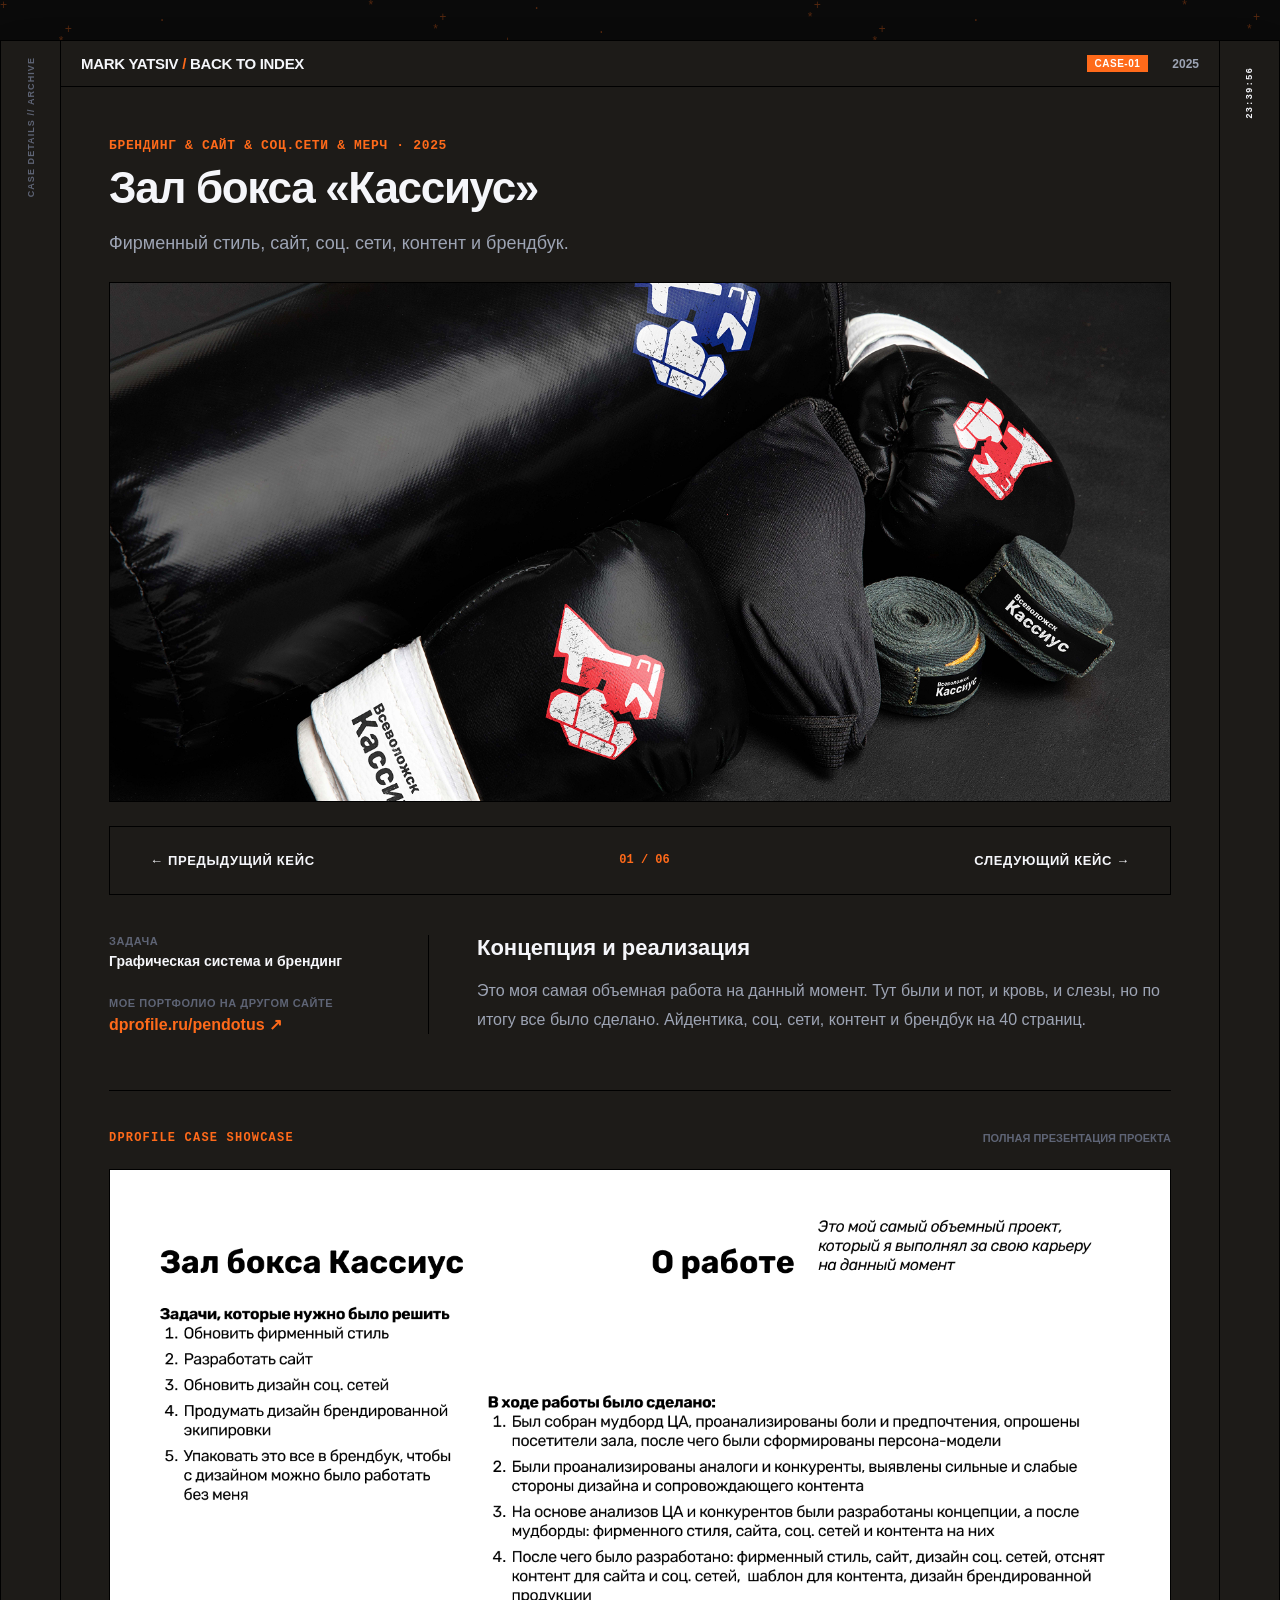
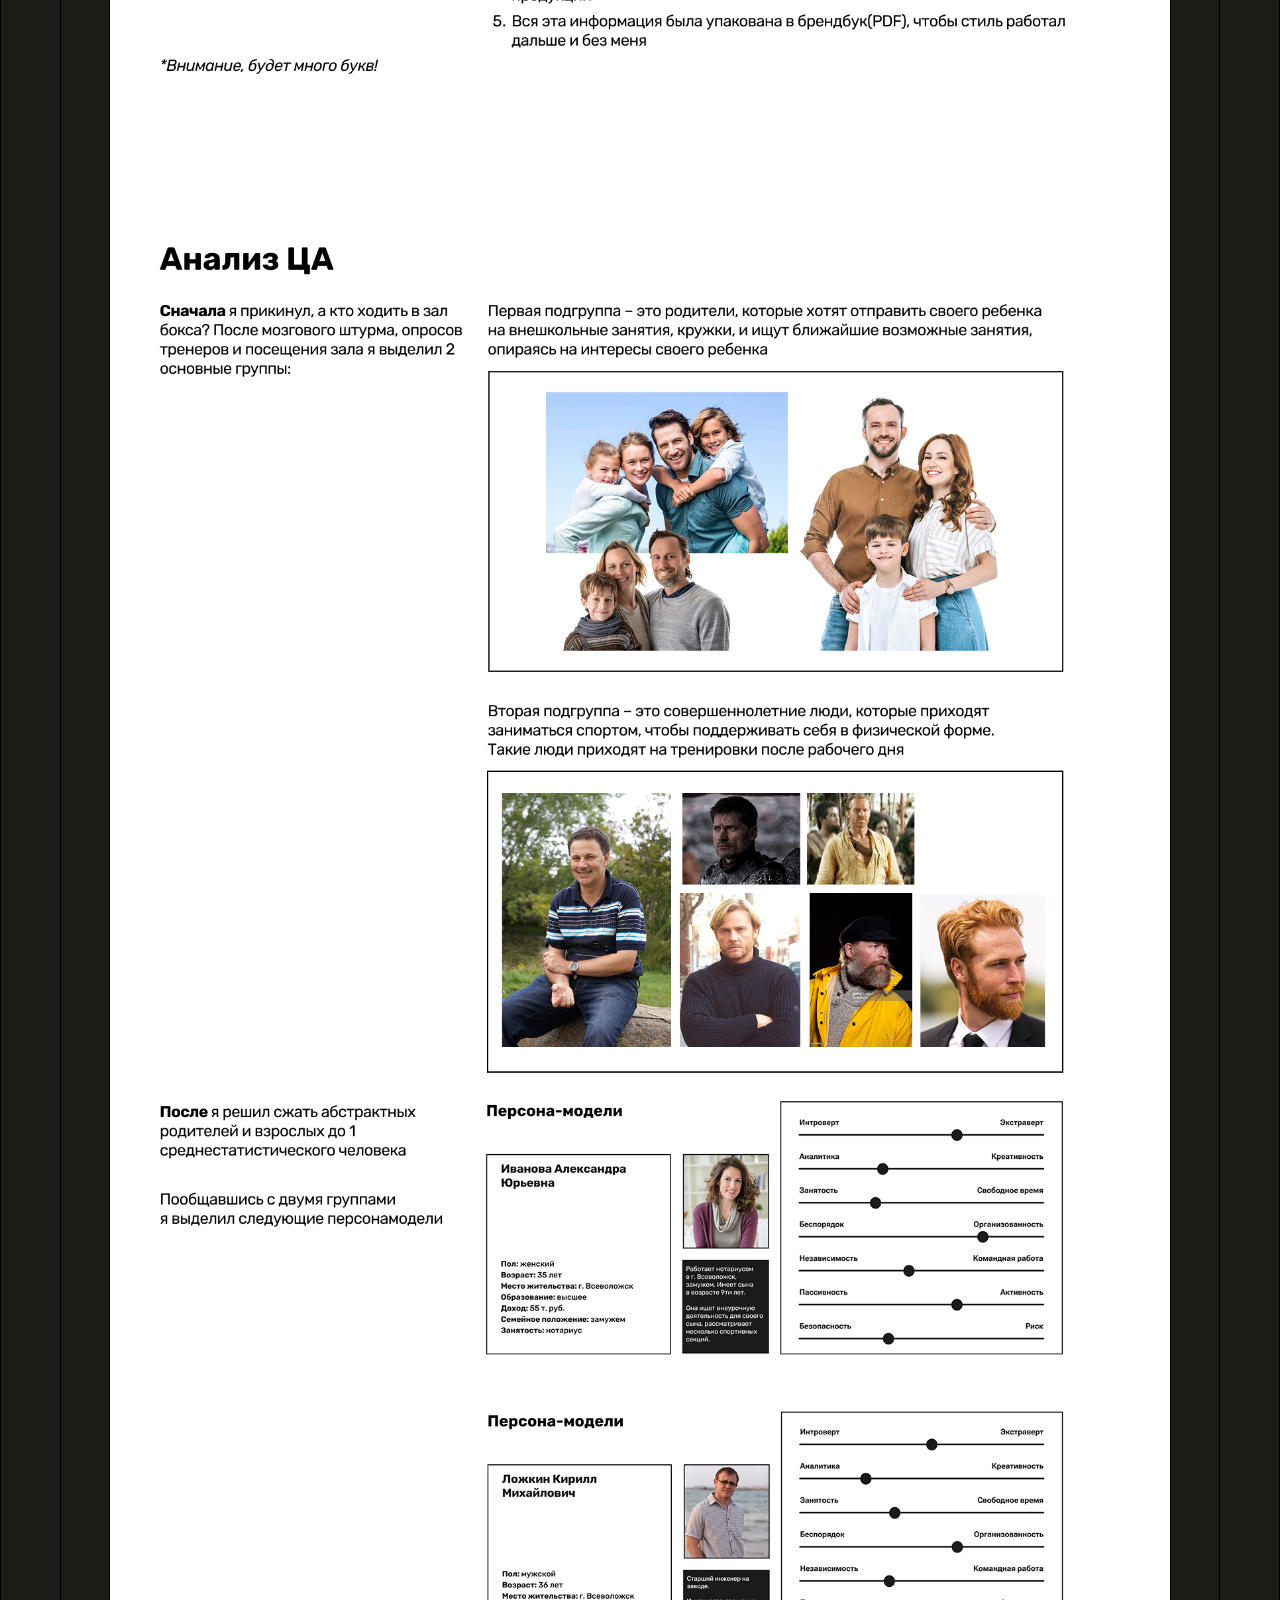
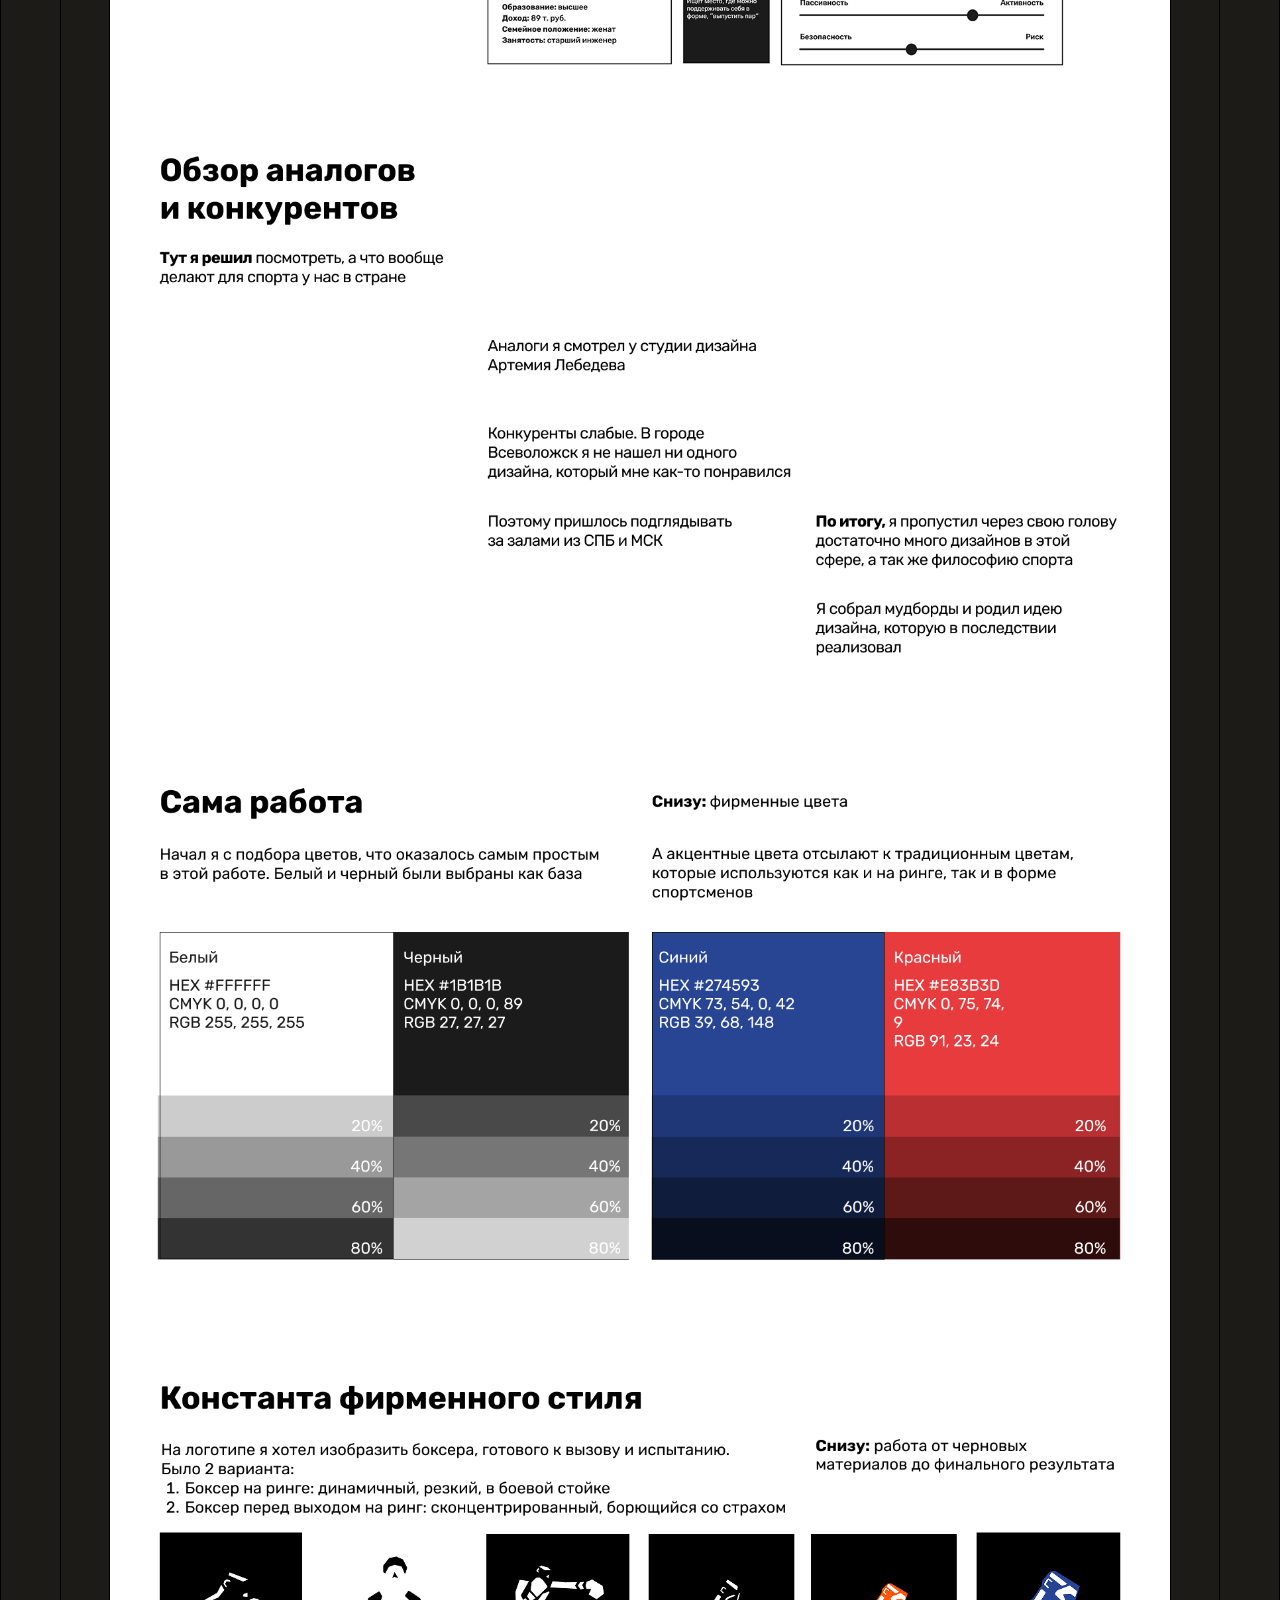
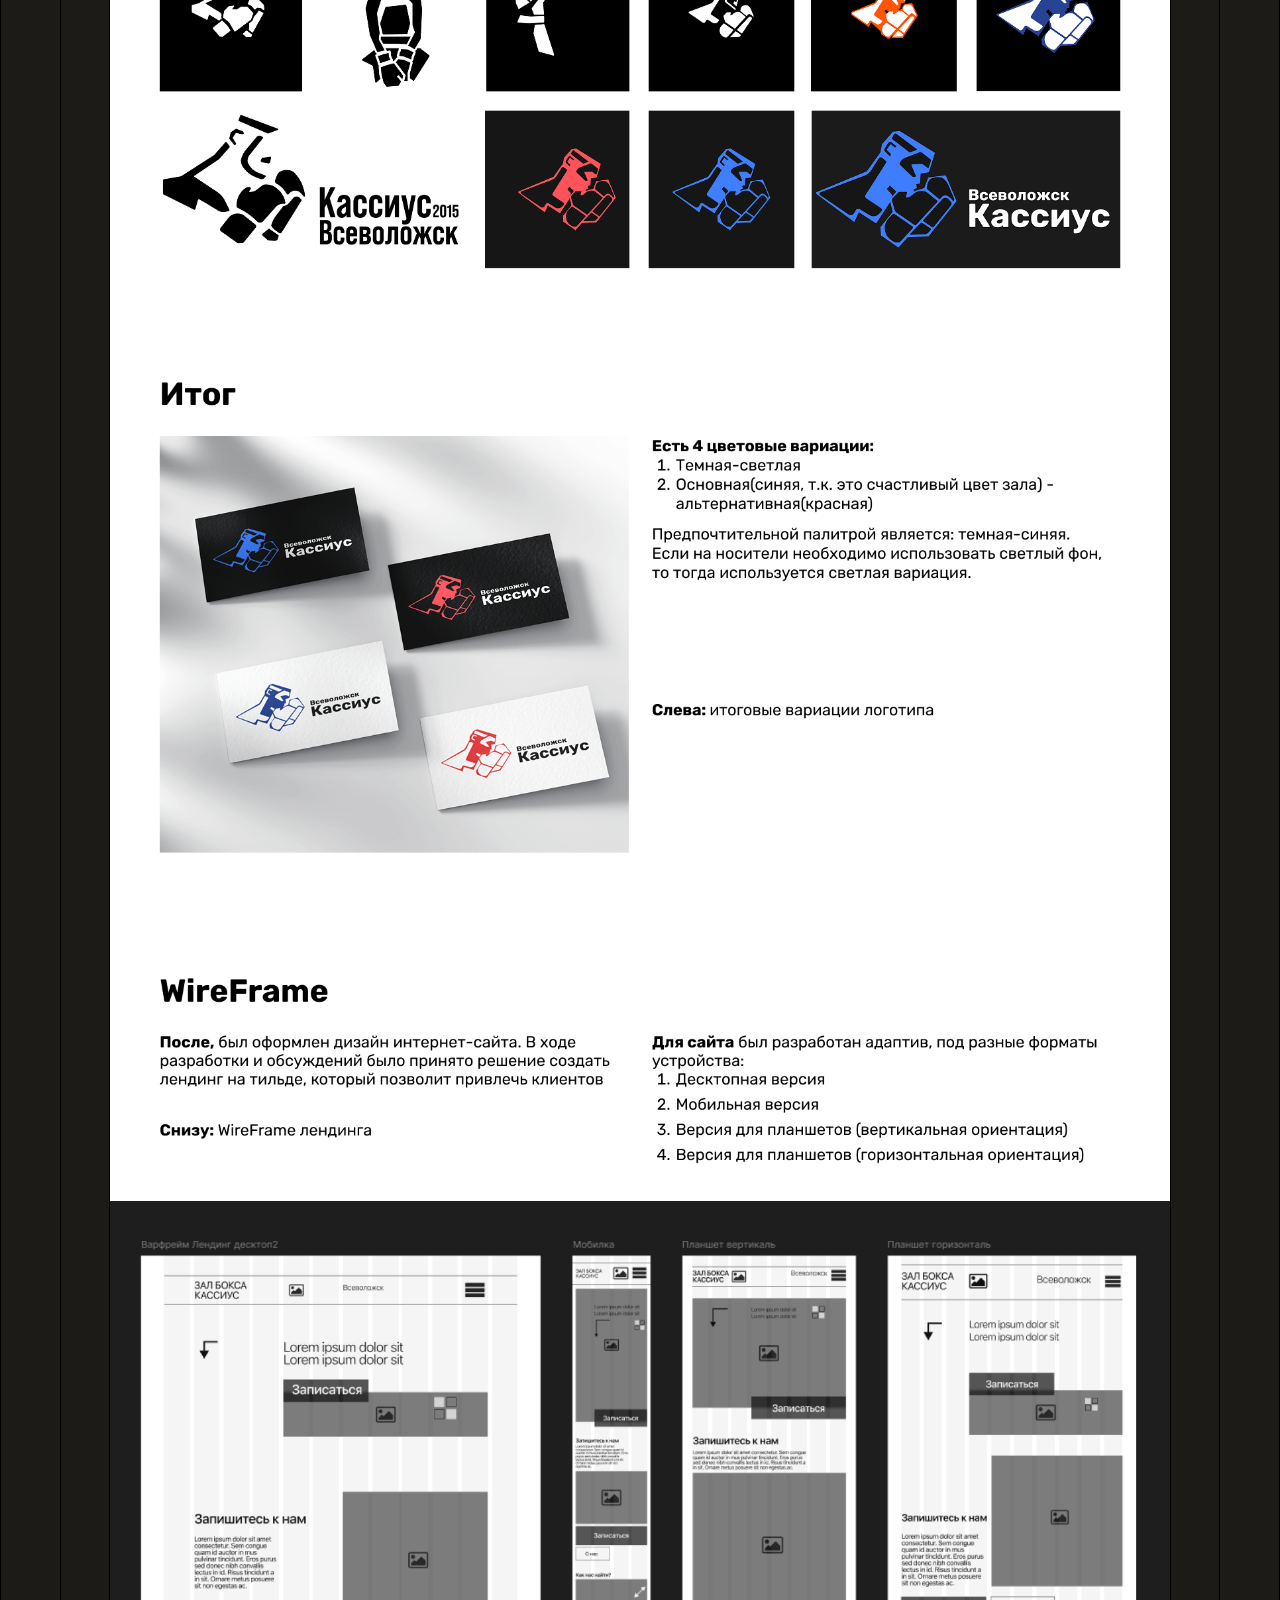
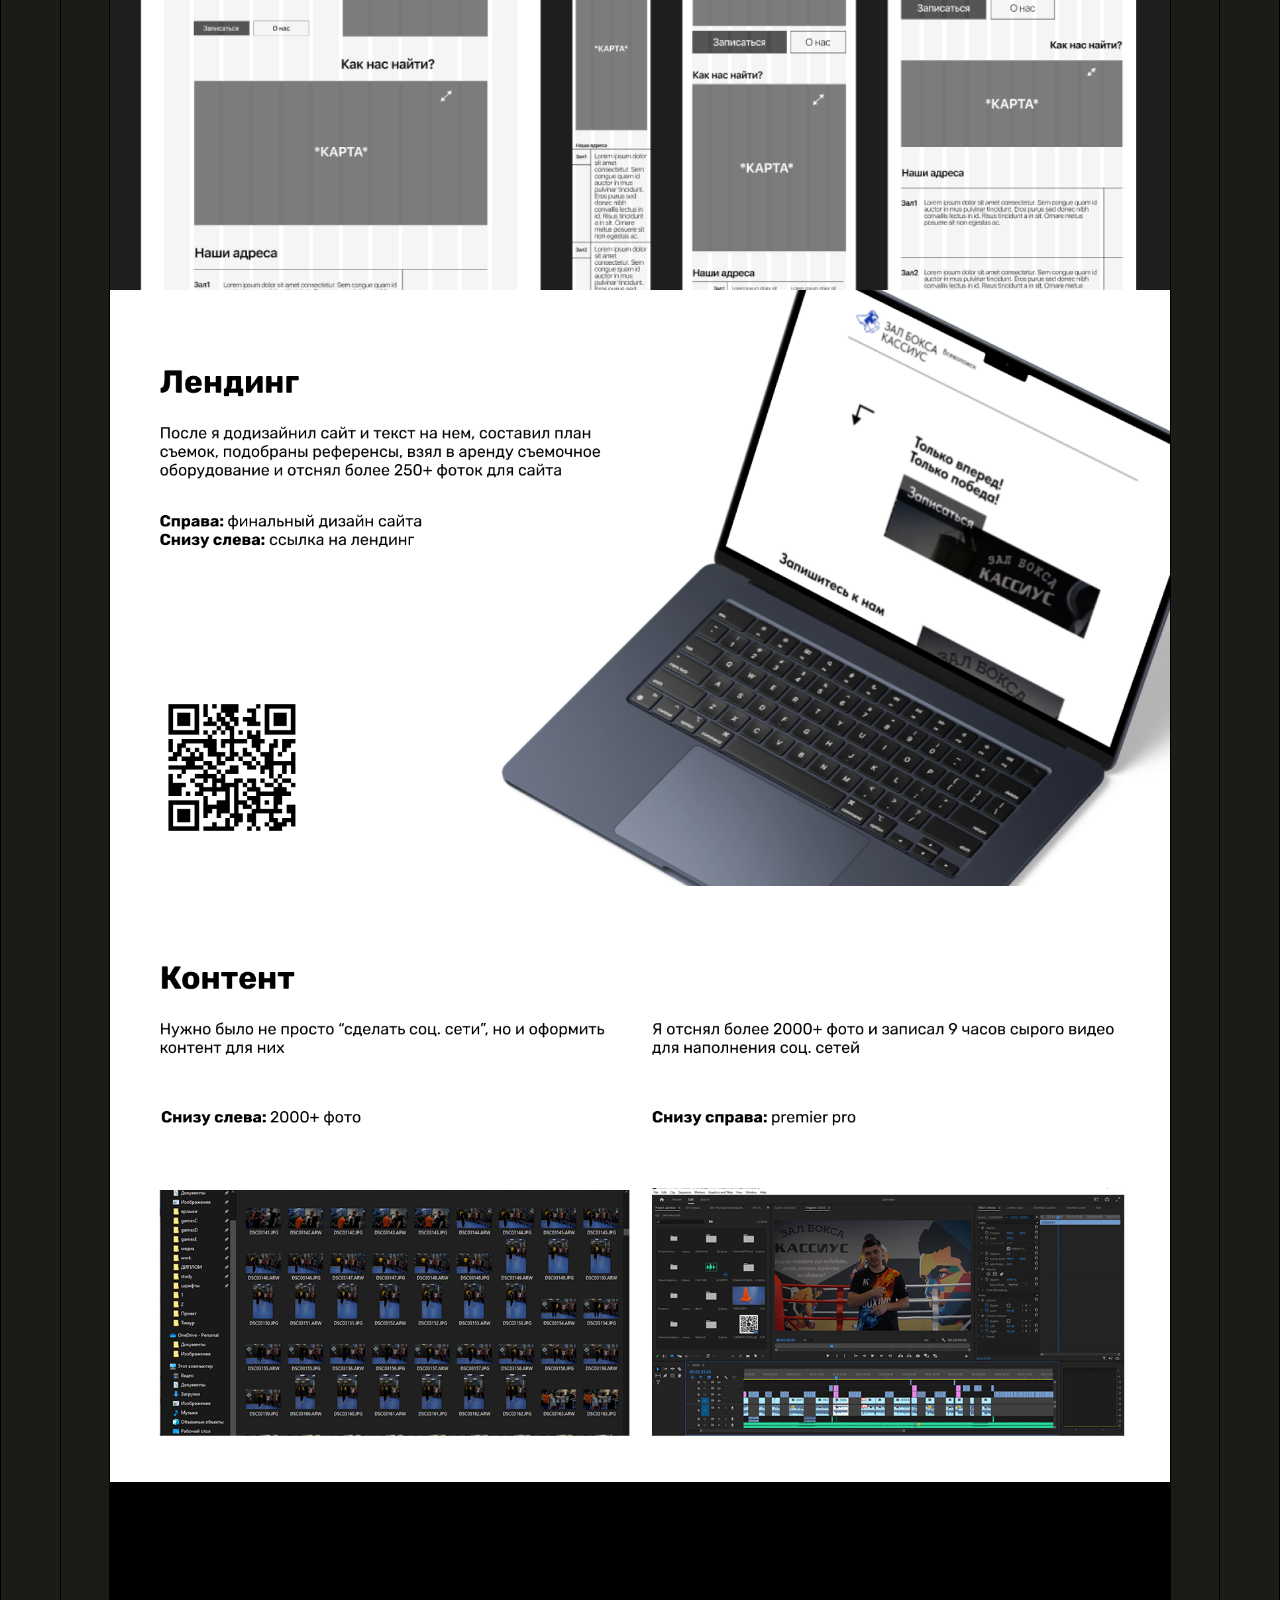
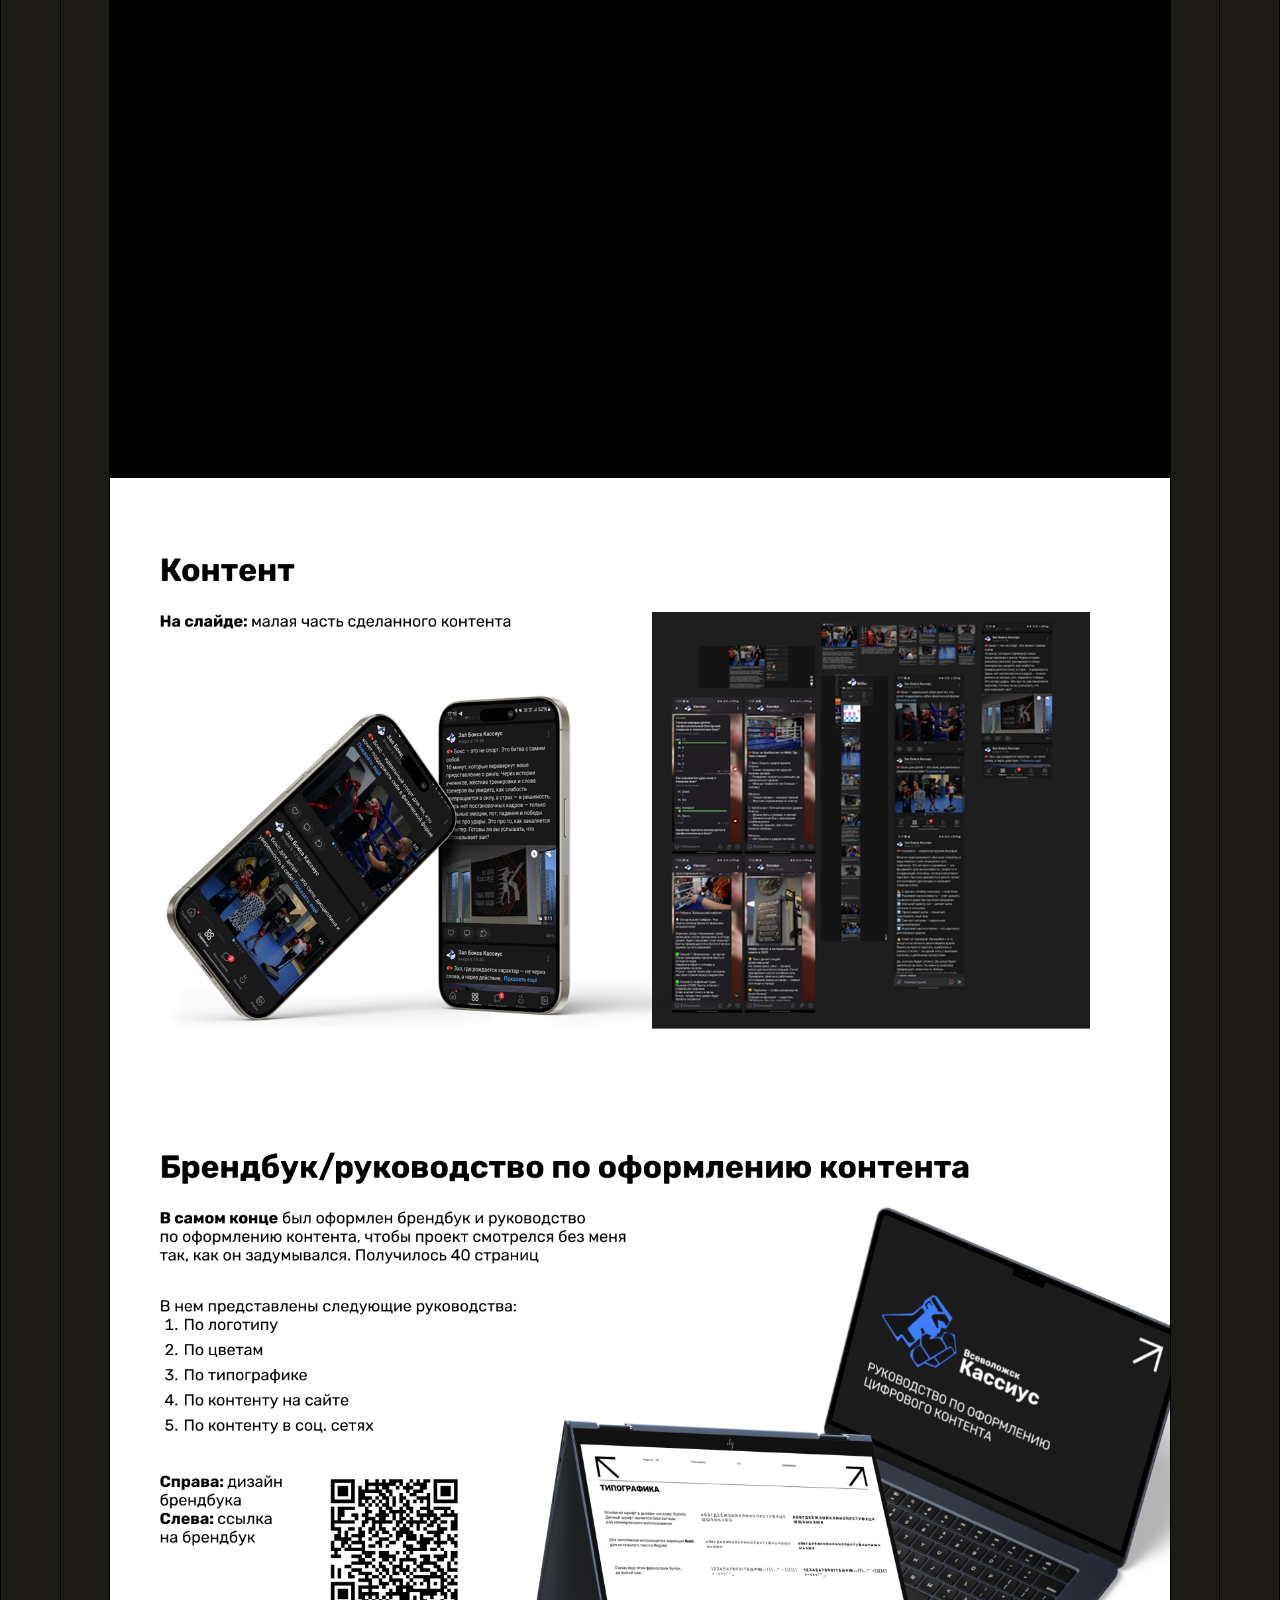
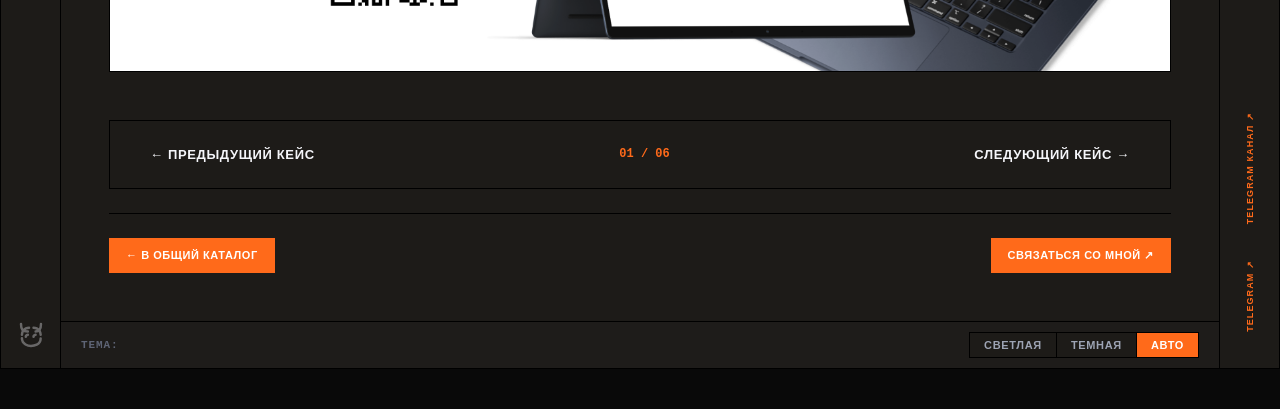
==== project.html @ 5f371886 "first commit" ====
<!DOCTYPE html>
<html lang="ru">
<head>
  <meta charset="UTF-8">
  <meta name="viewport" content="width=device-width, initial-scale=1.0, maximum-scale=5.0">
  <title>Проекты // Mark Yatsiv Portfolio</title>
  <link rel="stylesheet" href="css/main.css">
</head>
<body data-theme="day">

  <canvas id="asciiBackground" class="ascii-canvas" aria-hidden="true"></canvas>

  <aside class="dev-control-panel easter-egg-hidden" id="devPanel">
    <div class="panel-header">
      <span class="panel-tag">SECRET DEV OVERRIDE</span>
      <button id="closeDevPanelBtn" class="btn-panel-close">&times;</button>
    </div>
    <div class="slider-row">
      <span class="time-readout" id="timeDisplay">12:00</span>
      <input type="range" id="timeSlider" min="0" max="23.9" step="0.1" value="12" class="time-range">
    </div>
    <div class="theme-readout">ФАЗА: <span id="themeLabel">DAY</span></div>
  </aside>

  <div class="sheet-wrapper project-page-wrapper">
    
    <aside class="side-gutter">
      <span class="vertical-label">CASE DETAILS // ARCHIVE</span>
      <div class="mascot-slot" id="mascotContainer" title="BigBoss Slot (кликни 5 раз подряд)">
        <svg viewBox="0 0 1000 1000" xmlns="http://www.w3.org/2000/svg">
          <path fill="none" stroke="currentColor" stroke-linecap="round" stroke-miterlimit="10" stroke-width="72px" d="M233.3,597.78c0,181.79,191.92,225.48,266.4,225.48s283.68-26.83,283.68-220.08"/>
          <path fill="none" stroke="currentColor" stroke-linecap="round" stroke-miterlimit="10" stroke-width="72px" d="M233.3,494.44c0-73.91,55.24-209.06,209.06-209.06"/>
          <path fill="none" stroke="currentColor" stroke-linecap="round" stroke-miterlimit="10" stroke-width="72px" d="M407.86,399.24c-156.96,0-201.86-59.14-201.86-223.24"/>
          <path fill="none" stroke="currentColor" stroke-linecap="round" stroke-miterlimit="10" stroke-width="72px" d="M783.7,494.44c0-73.91-55.24-209.06-209.06-209.06"/>
          <path fill="none" stroke="currentColor" stroke-linecap="round" stroke-miterlimit="10" stroke-width="72px" d="M635.38,395.08c108.3,0,158.36-54.98,158.36-219.08"/>
          <path fill="none" stroke="currentColor" stroke-linecap="round" stroke-miterlimit="10" stroke-width="72px" d="M347.06,554.76c0-47.52,60.48-60.48,60.48-60.48"/>
          <path fill="none" stroke="currentColor" stroke-linecap="round" stroke-miterlimit="10" stroke-width="72px" d="M574.58,554.76c0-47.52,60.48-60.48,60.48-60.48"/>
        </svg>
      </div>
    </aside>

    <main class="sheet-main">
      <header class="top-bar">
        <a href="index.html" class="brand-title page-transition-link">MARK YATSIV <span>/</span> BACK TO INDEX</a>
        <div class="top-meta">
          <span id="projectCodeBadge" class="status-badge-orange">CASE</span>
          <span id="projectYearBadge">2026</span>
        </div>
      </header>

      <article class="project-detail-layout">
        <!-- Шапка кейса -->
        <header class="project-detail-header">
          <span id="projectCategory" class="detail-category">ДИСЦИПЛИНА</span>
          <h1 id="projectTitle" class="detail-title">Загрузка проекта...</h1>
          <p id="projectSummary" class="detail-lead"></p>
        </header>

        <!-- Главный баннер-обложка -->
        <div id="projectHeroImage" class="detail-hero-cover"></div>

        <!-- Навигация: Переход между кейсами сверху -->
        <nav class="project-pagination-bar">
          <a id="prevProjectLink" href="#" class="pagination-btn page-transition-link">← Предыдущий кейс</a>
          <span id="paginationIndicator" class="pagination-counter">01 / 06</span>
          <a id="nextProjectLink" href="#" class="pagination-btn page-transition-link">Следующий кейс →</a>
        </nav>

        <!-- Метаданные и текст -->
        <section class="detail-body-grid">
          <div class="detail-sidebar">
            <div class="meta-item">
              <span class="meta-label">ЗАДАЧА</span>
              <p id="projectClientDesc" class="meta-val">Графическая система и брендинг</p>
            </div>
            <div class="meta-item">
              <span class="meta-label">Мое портфолио на другом сайте</span>
              <a href="https://dprofile.ru/pendotus" target="_blank" rel="noopener noreferrer" class="meta-link-dprofile">
                dprofile.ru/pendotus ↗
              </a>
            </div>
          </div>

          <div class="detail-text-content">
            <h3>Концепция и реализация</h3>
            <p id="projectFullDescription" class="detail-paragraph"></p>
          </div>
        </section>

        <!-- ДЛИННАЯ СЕКЦИЯ ПРЕЗЕНТАЦИИ КЕЙСА: СТРОГО 0 GAP МЕЖДУ СЛАЙДАМИ -->
        <section class="presentation-showcase-section">
          <div class="showcase-header-bar">
            <span class="showcase-tag">DPROFILE CASE SHOWCASE</span>
            <span class="showcase-hint">ПОЛНАЯ ПРЕЗЕНТАЦИЯ ПРОЕКТА</span>
          </div>

          <!-- Стек широкоформатных слайдов презентации -->
          <div id="showcaseSlidesStack" class="showcase-slides-stack"></div>
        </section>

        <!-- Продублированная навигация в конце кейса -->
        <nav class="project-pagination-bar project-pagination-bar-bottom">
          <a id="prevProjectLinkBottom" href="#" class="pagination-btn page-transition-link">← Предыдущий кейс</a>
          <span id="paginationIndicatorBottom" class="pagination-counter">01 / 06</span>
          <a id="nextProjectLinkBottom" href="#" class="pagination-btn page-transition-link">Следующий кейс →</a>
        </nav>

        <!-- Финальный блок перехода и контактов -->
        <div class="project-footer-actions">
          <a href="index.html" class="btn-open-case page-transition-link">← В общий каталог</a>
          <a href="https://t.me/pendotus" target="_blank" rel="noopener noreferrer" class="btn-open-case btn-accent">
            Связаться со мной ↗
          </a>
        </div>
      </article>

      <!-- Нижний бар переключения тем в кейсе -->
      <footer class="bottom-utility-bar">
        <span class="utility-label">ТЕМА:</span>
        <div class="theme-switcher-group">
          <button class="btn-theme-toggle" data-theme-mode="light">СВЕТЛАЯ</button>
          <button class="btn-theme-toggle" data-theme-mode="dark">ТЕМНАЯ</button>
          <button class="btn-theme-toggle active" data-theme-mode="auto">АВТО</button>
        </div>
      </footer>
    </main>

    <aside class="side-gutter side-gutter-right">
      <div class="gutter-top-time">
        <span class="vertical-label mono-time" id="userLiveClock">--:--:--</span>
      </div>
      <div class="gutter-bottom-links">
        <a href="https://t.me/desigyatsiv" target="_blank" rel="noopener noreferrer" class="vertical-label channel-link">
          TELEGRAM КАНАЛ ↗
        </a>
        <a href="https://t.me/pendotus" target="_blank" rel="noopener noreferrer" class="vertical-label accent-link">
          TELEGRAM ↗
        </a>
      </div>
    </aside>

  </div>

  <!-- Кнопка "Наверх": отдельный квадрат без скруглений с пиксельной ASCII-стрелкой (только на странице кейсов) -->
  <button id="scrollTopBtn" class="scroll-top-btn" aria-label="Наверх" title="Наверх">
    <pre class="pixel-ascii-arrow">  /\  
 /  \ 
  ||  </pre>
  </button>

  <script src="js/data.js"></script>
  <script src="js/ascii-background.js"></script>
  <script src="js/theme-manager.js"></script>
  <script src="js/project-page.js"></script>
</body>
</html>
---- css/main.css ----
@import url("variables.css");
@import url("base.css");
@import url("components.css");
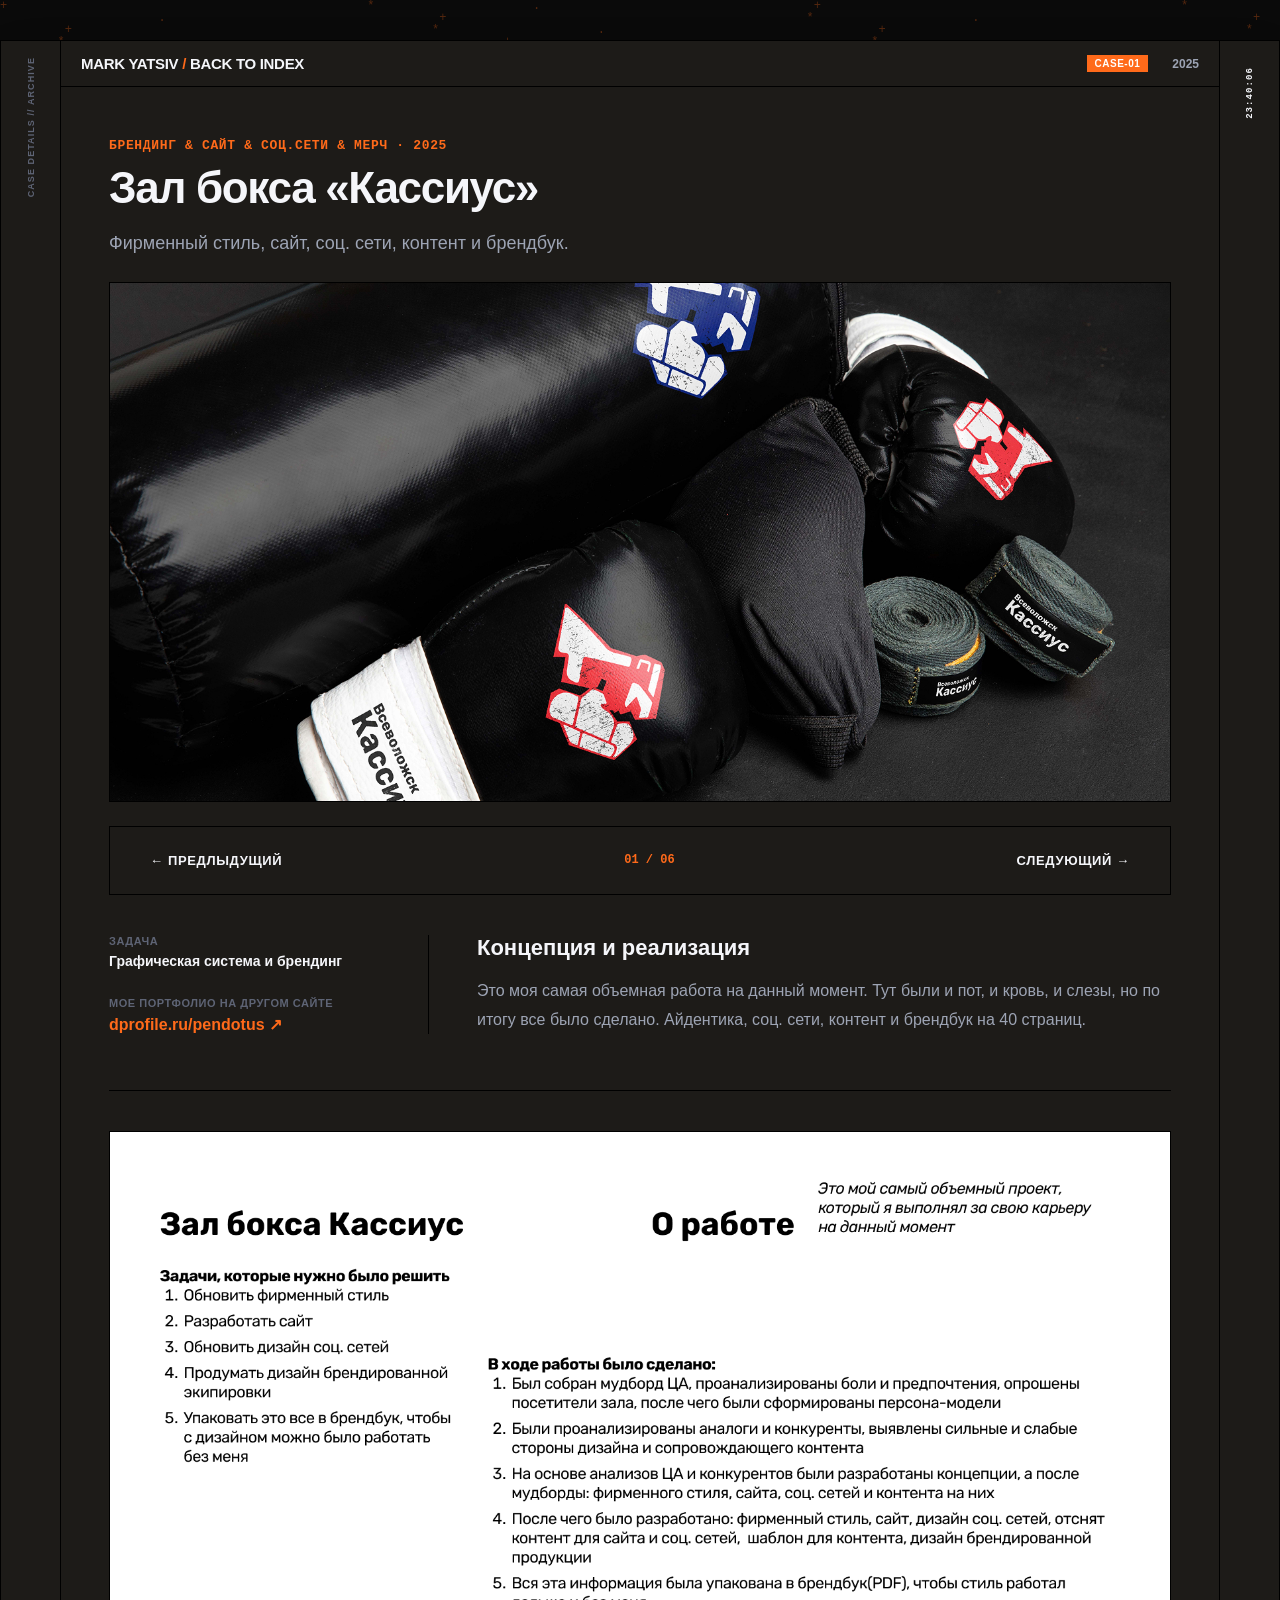
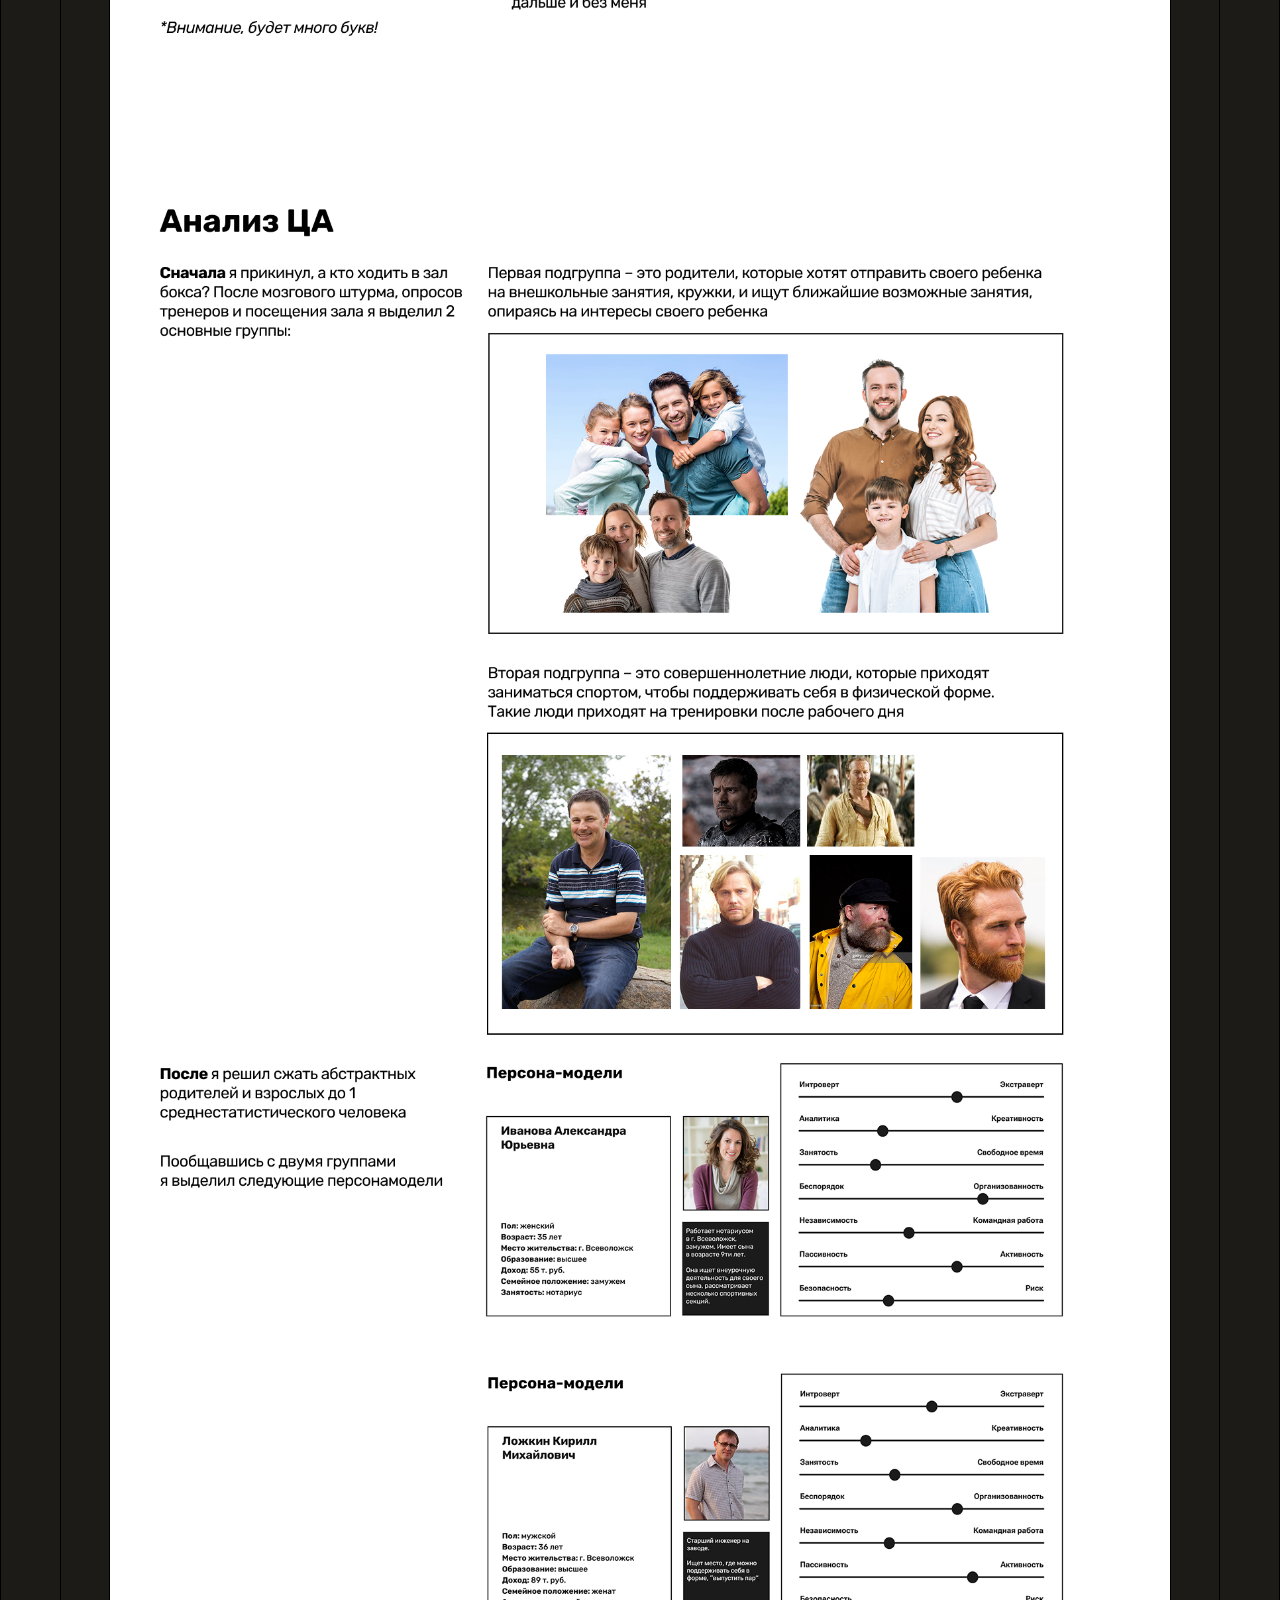
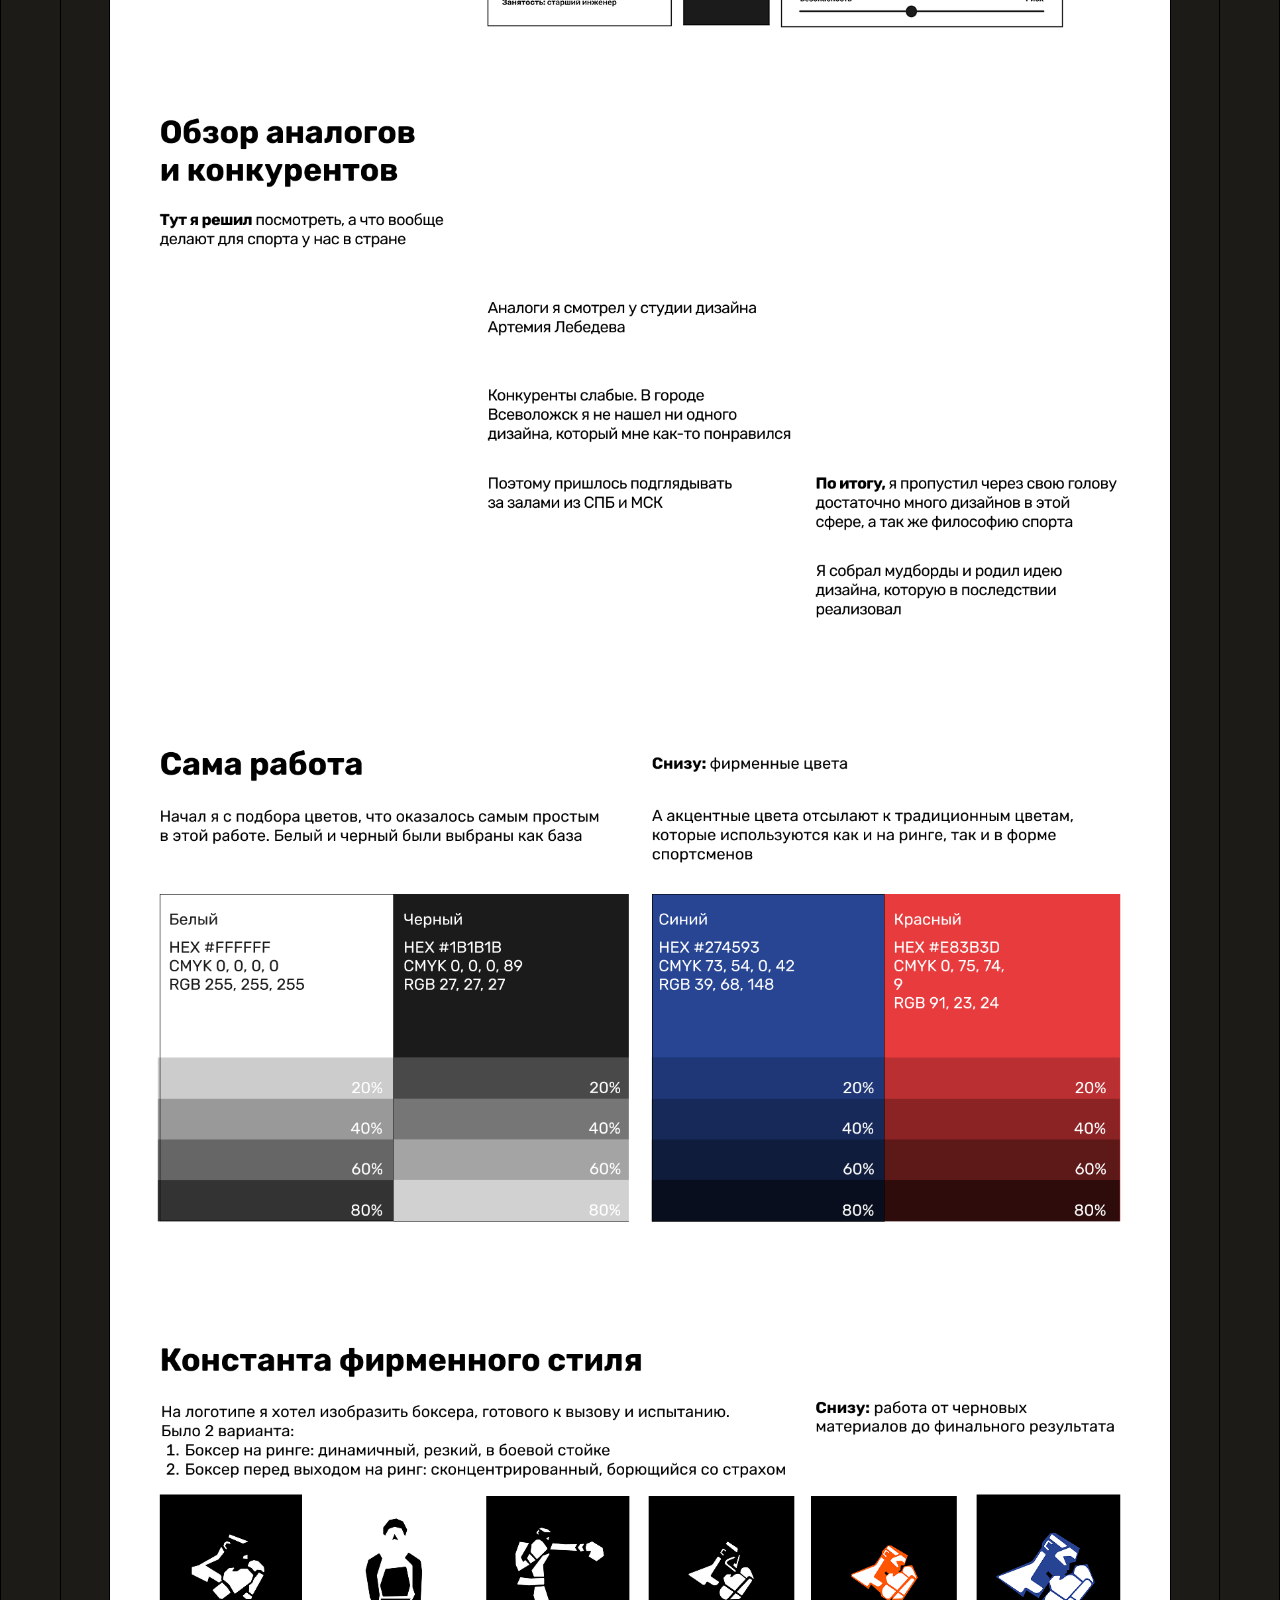
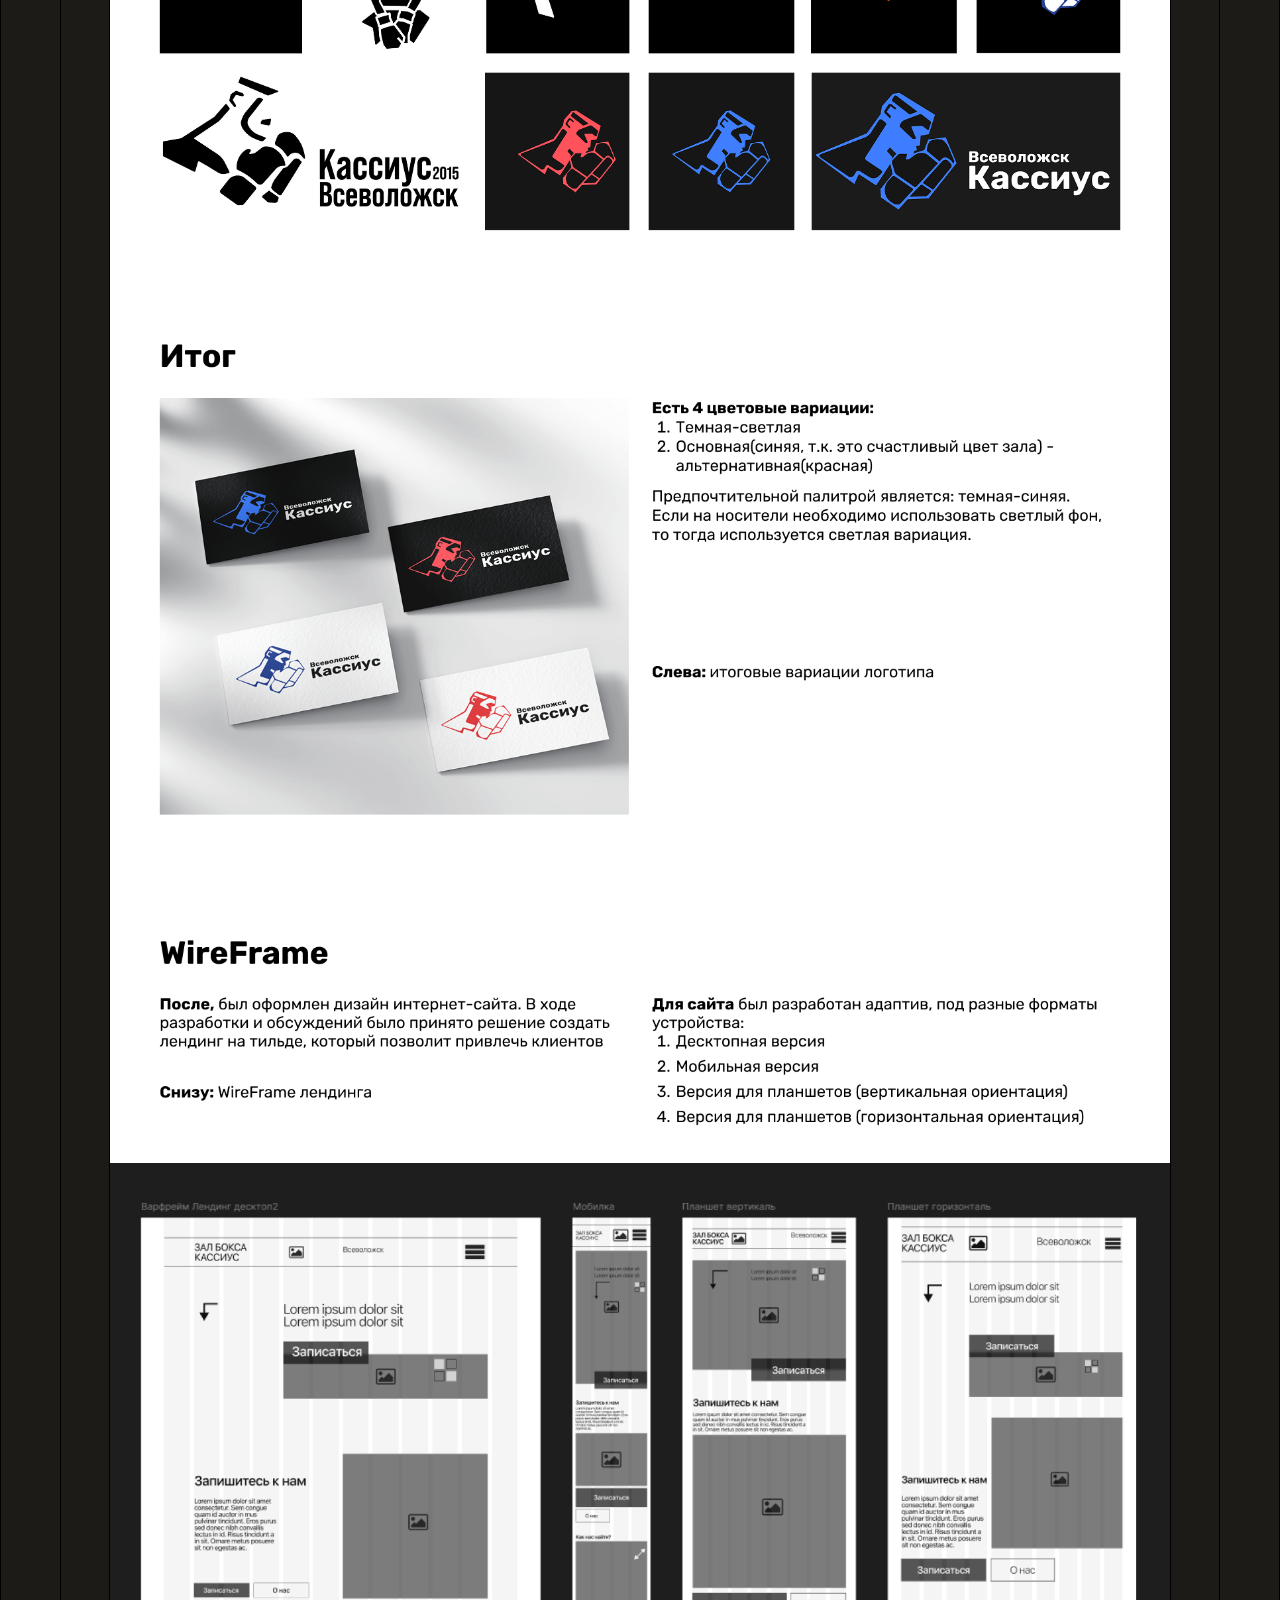
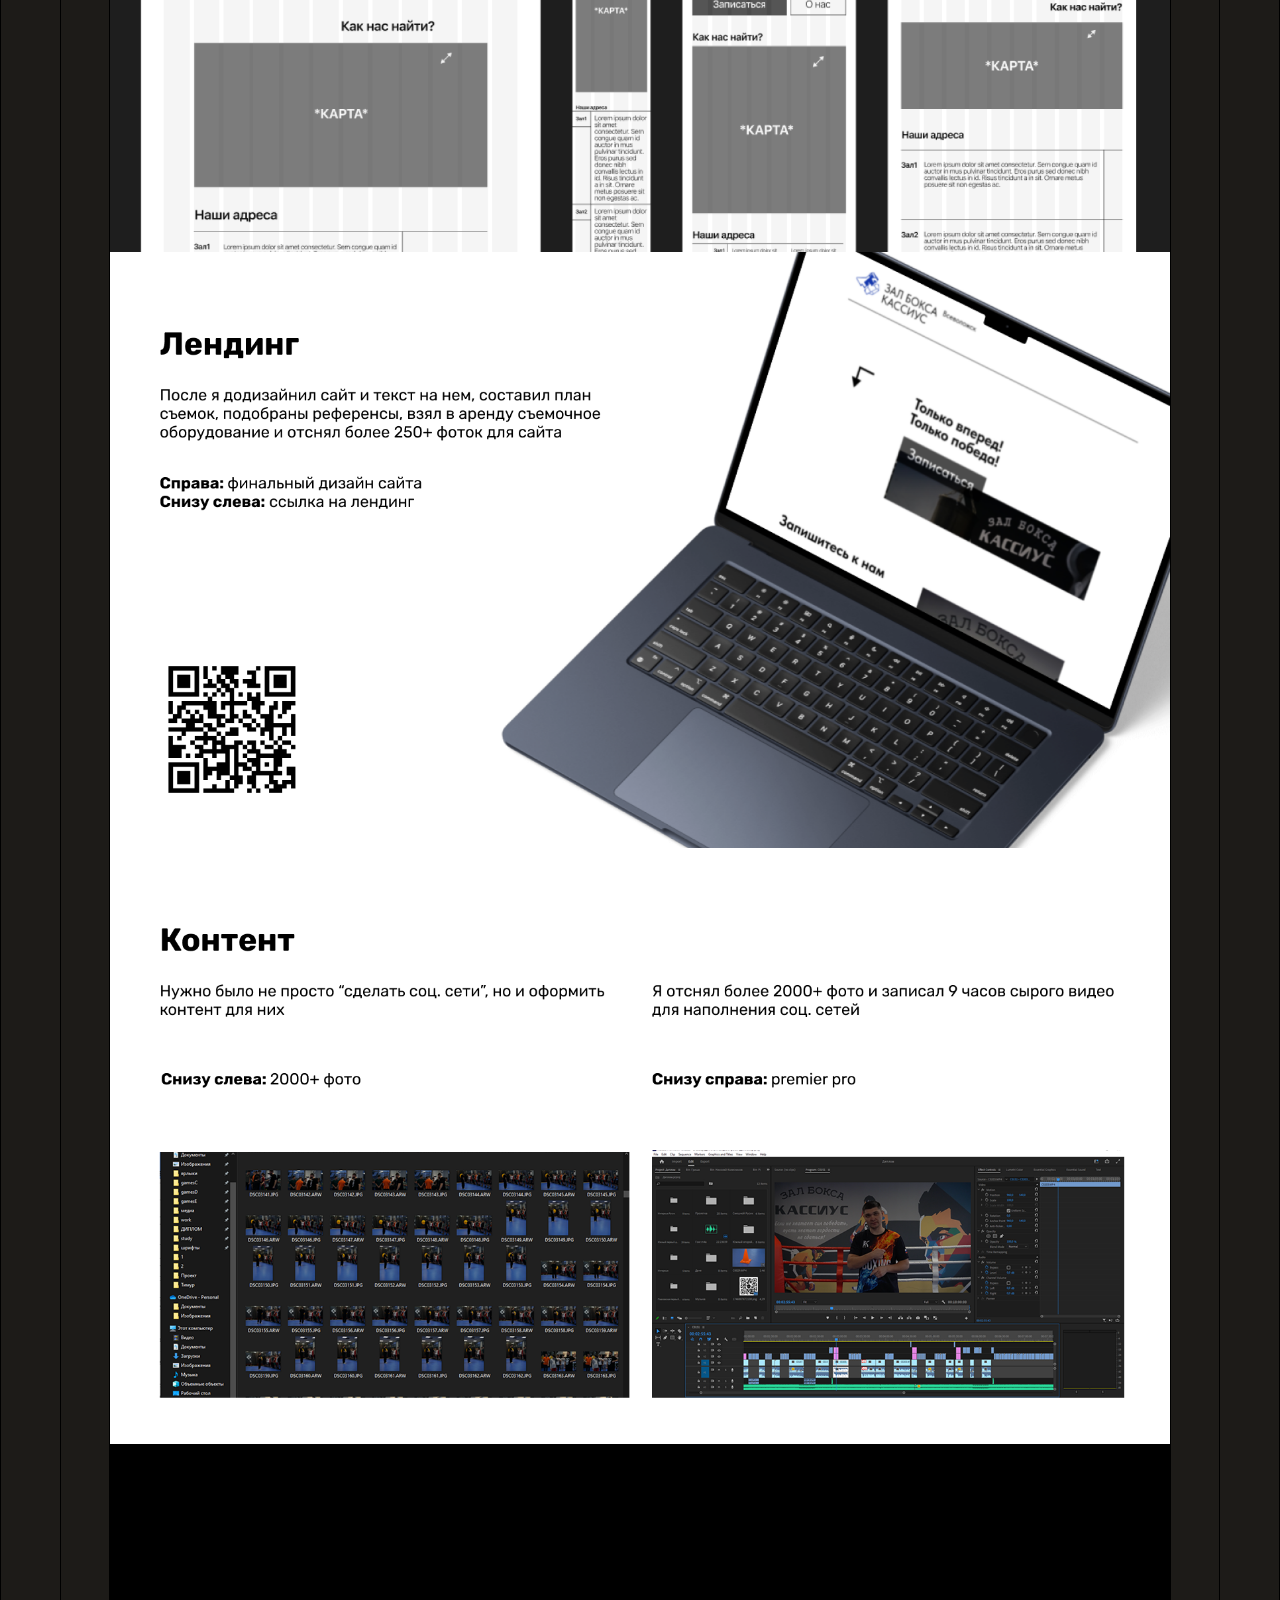
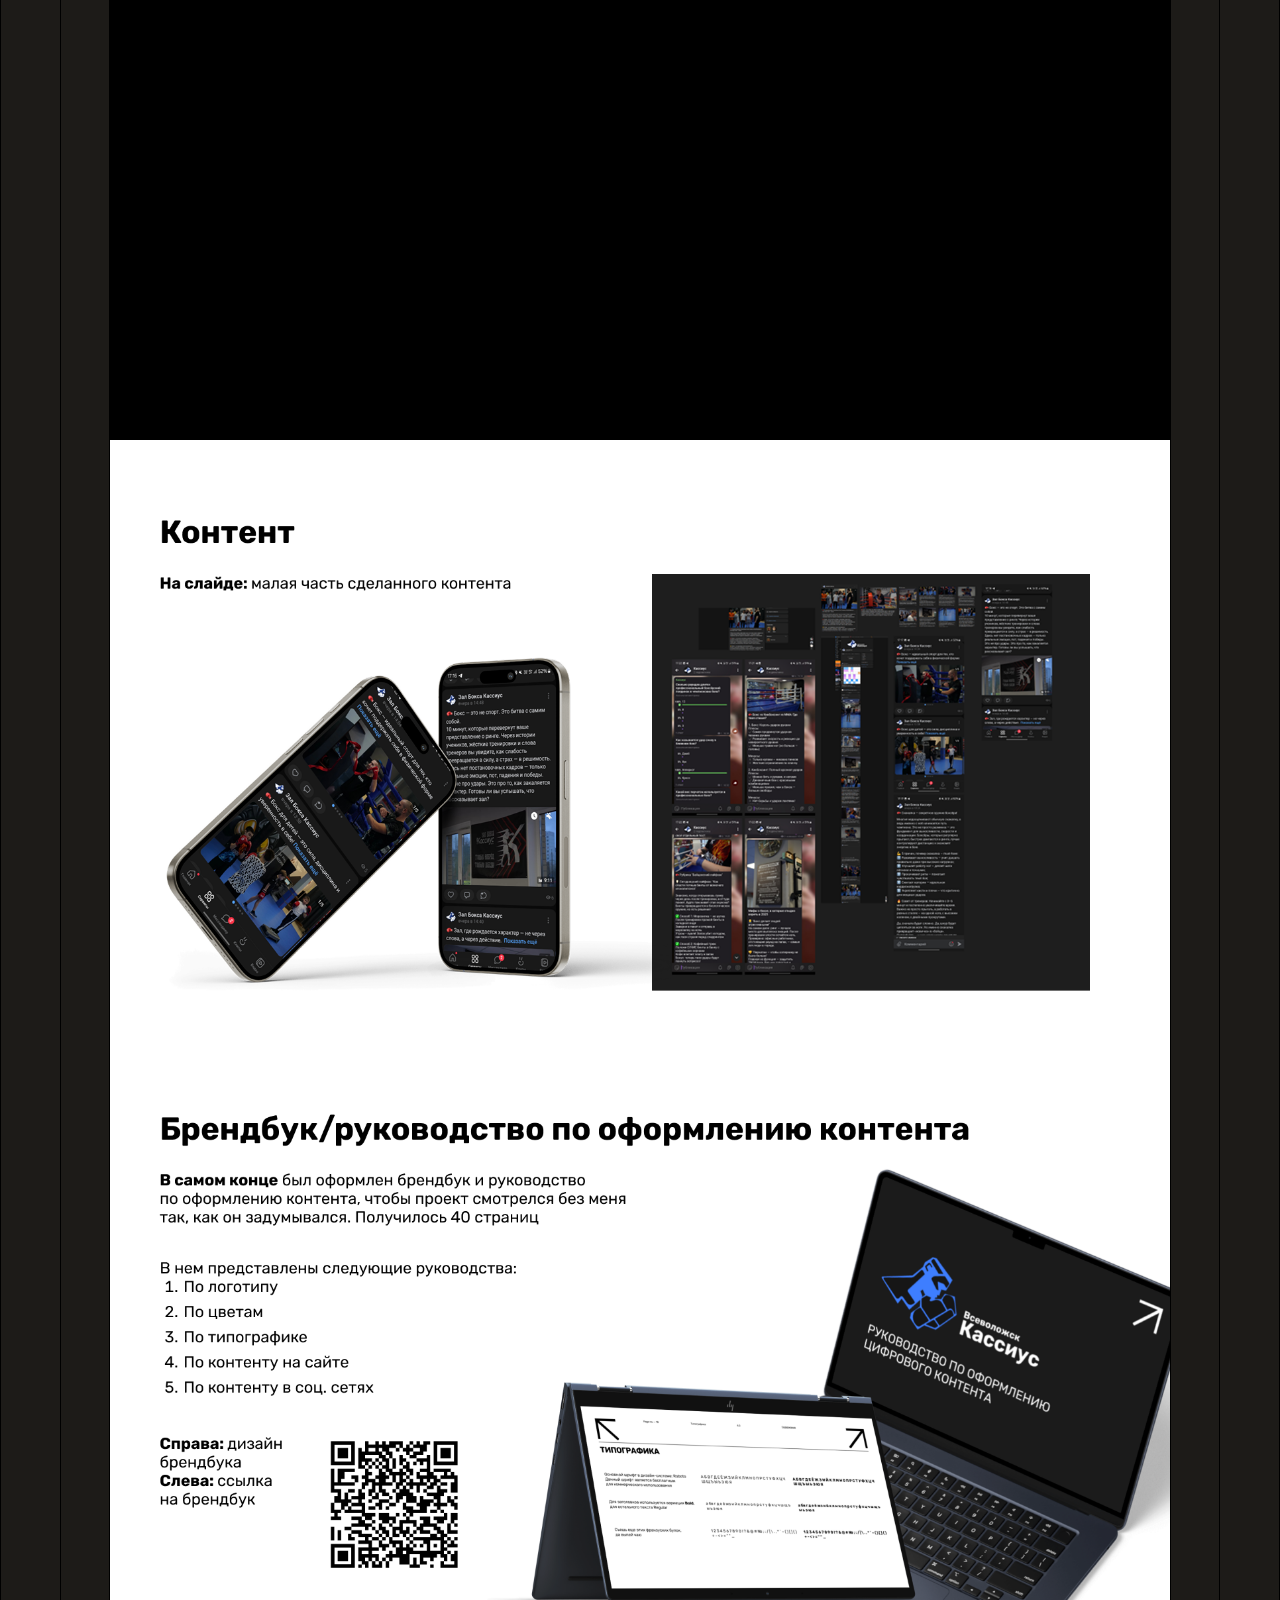
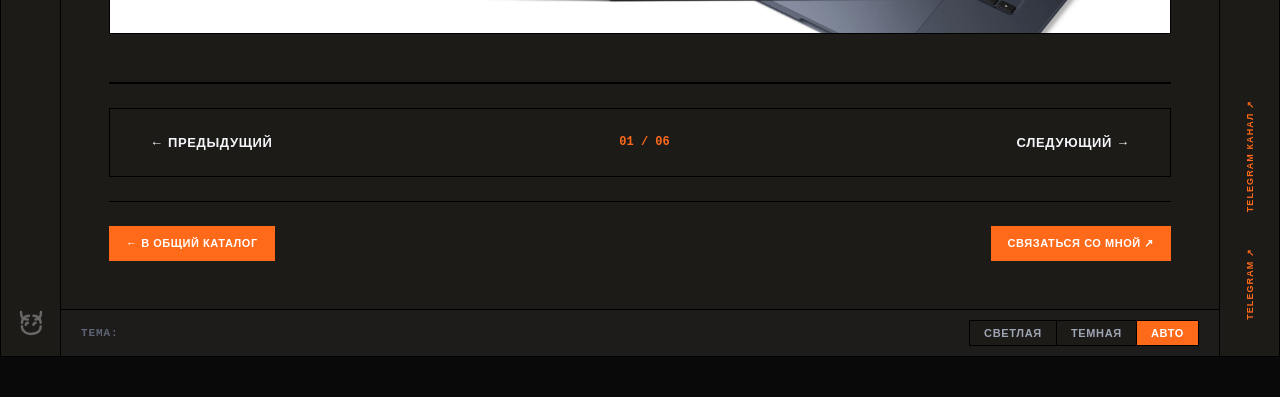
==== commit 612774c0: "Minor Fixes" ====
--- a/project.html
+++ b/project.html
@@ -4,6 +4,9 @@
   <meta charset="UTF-8">
   <meta name="viewport" content="width=device-width, initial-scale=1.0, maximum-scale=5.0">
   <title>Проекты // Mark Yatsiv Portfolio</title>
+  <!-- ФАВИКОНЫ: Маскот BigBoss -->
+  <link rel="icon" type="image/svg+xml" href="favicon.svg?v=3">
+
   <link rel="stylesheet" href="css/main.css">
 </head>
 <body data-theme="day">
@@ -61,9 +64,9 @@
 
         <!-- Навигация: Переход между кейсами сверху -->
         <nav class="project-pagination-bar">
-          <a id="prevProjectLink" href="#" class="pagination-btn page-transition-link">← Предыдущий кейс</a>
+          <a id="prevProjectLink" href="#" class="pagination-btn page-transition-link">← Предлыдущий</a>
           <span id="paginationIndicator" class="pagination-counter">01 / 06</span>
-          <a id="nextProjectLink" href="#" class="pagination-btn page-transition-link">Следующий кейс →</a>
+          <a id="nextProjectLink" href="#" class="pagination-btn page-transition-link">Следующий →</a>
         </nav>
 
         <!-- Метаданные и текст -->
@@ -89,10 +92,9 @@
 
         <!-- ДЛИННАЯ СЕКЦИЯ ПРЕЗЕНТАЦИИ КЕЙСА: СТРОГО 0 GAP МЕЖДУ СЛАЙДАМИ -->
         <section class="presentation-showcase-section">
-          <div class="showcase-header-bar">
-            <span class="showcase-tag">DPROFILE CASE SHOWCASE</span>
-            <span class="showcase-hint">ПОЛНАЯ ПРЕЗЕНТАЦИЯ ПРОЕКТА</span>
-          </div>
+          <!-- Стек широкоформатных слайдов презентации -->
+          <div id="showcaseSlidesStack" class="showcase-slides-stack"></div>
+        </section>
 
           <!-- Стек широкоформатных слайдов презентации -->
           <div id="showcaseSlidesStack" class="showcase-slides-stack"></div>
@@ -100,9 +102,9 @@
 
         <!-- Продублированная навигация в конце кейса -->
         <nav class="project-pagination-bar project-pagination-bar-bottom">
-          <a id="prevProjectLinkBottom" href="#" class="pagination-btn page-transition-link">← Предыдущий кейс</a>
+          <a id="prevProjectLinkBottom" href="#" class="pagination-btn page-transition-link">← Предыдущий</a>
           <span id="paginationIndicatorBottom" class="pagination-counter">01 / 06</span>
-          <a id="nextProjectLinkBottom" href="#" class="pagination-btn page-transition-link">Следующий кейс →</a>
+          <a id="nextProjectLinkBottom" href="#" class="pagination-btn page-transition-link">Следующий →</a>
         </nav>
 
         <!-- Финальный блок перехода и контактов -->
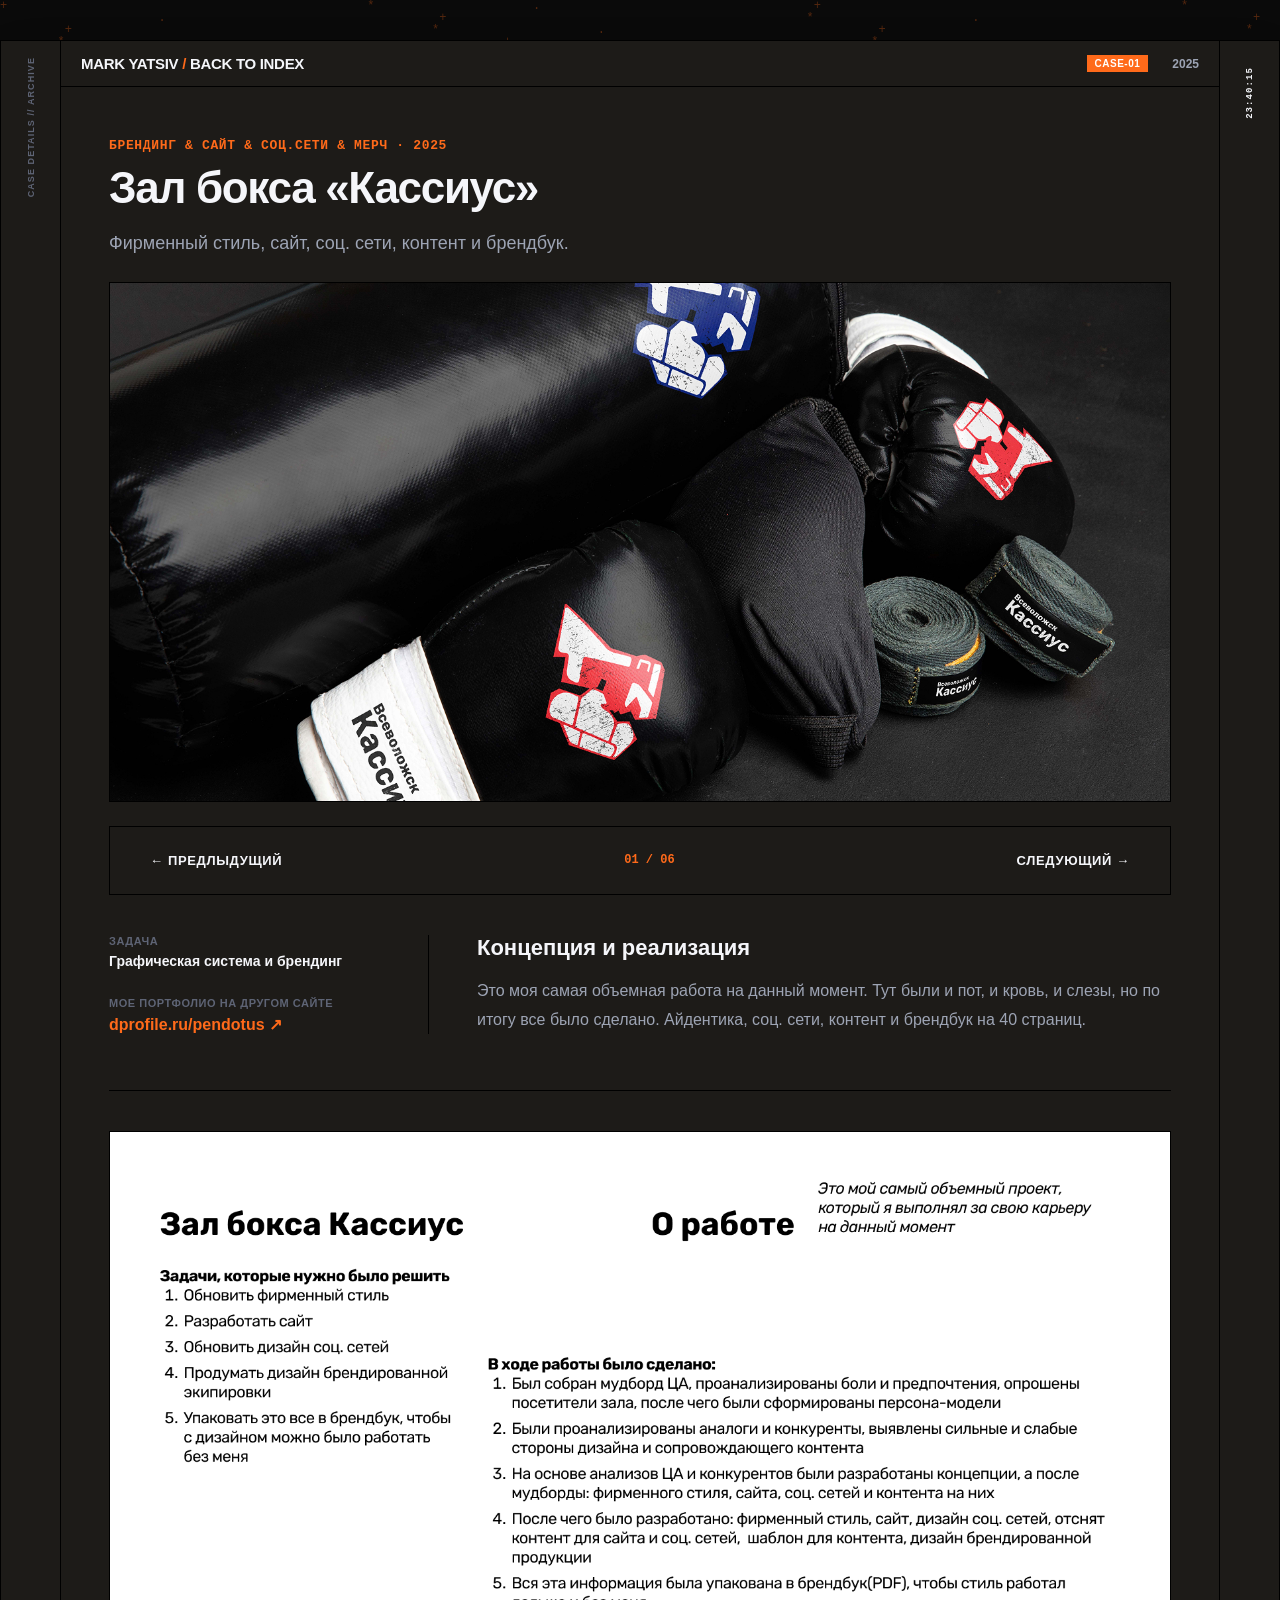
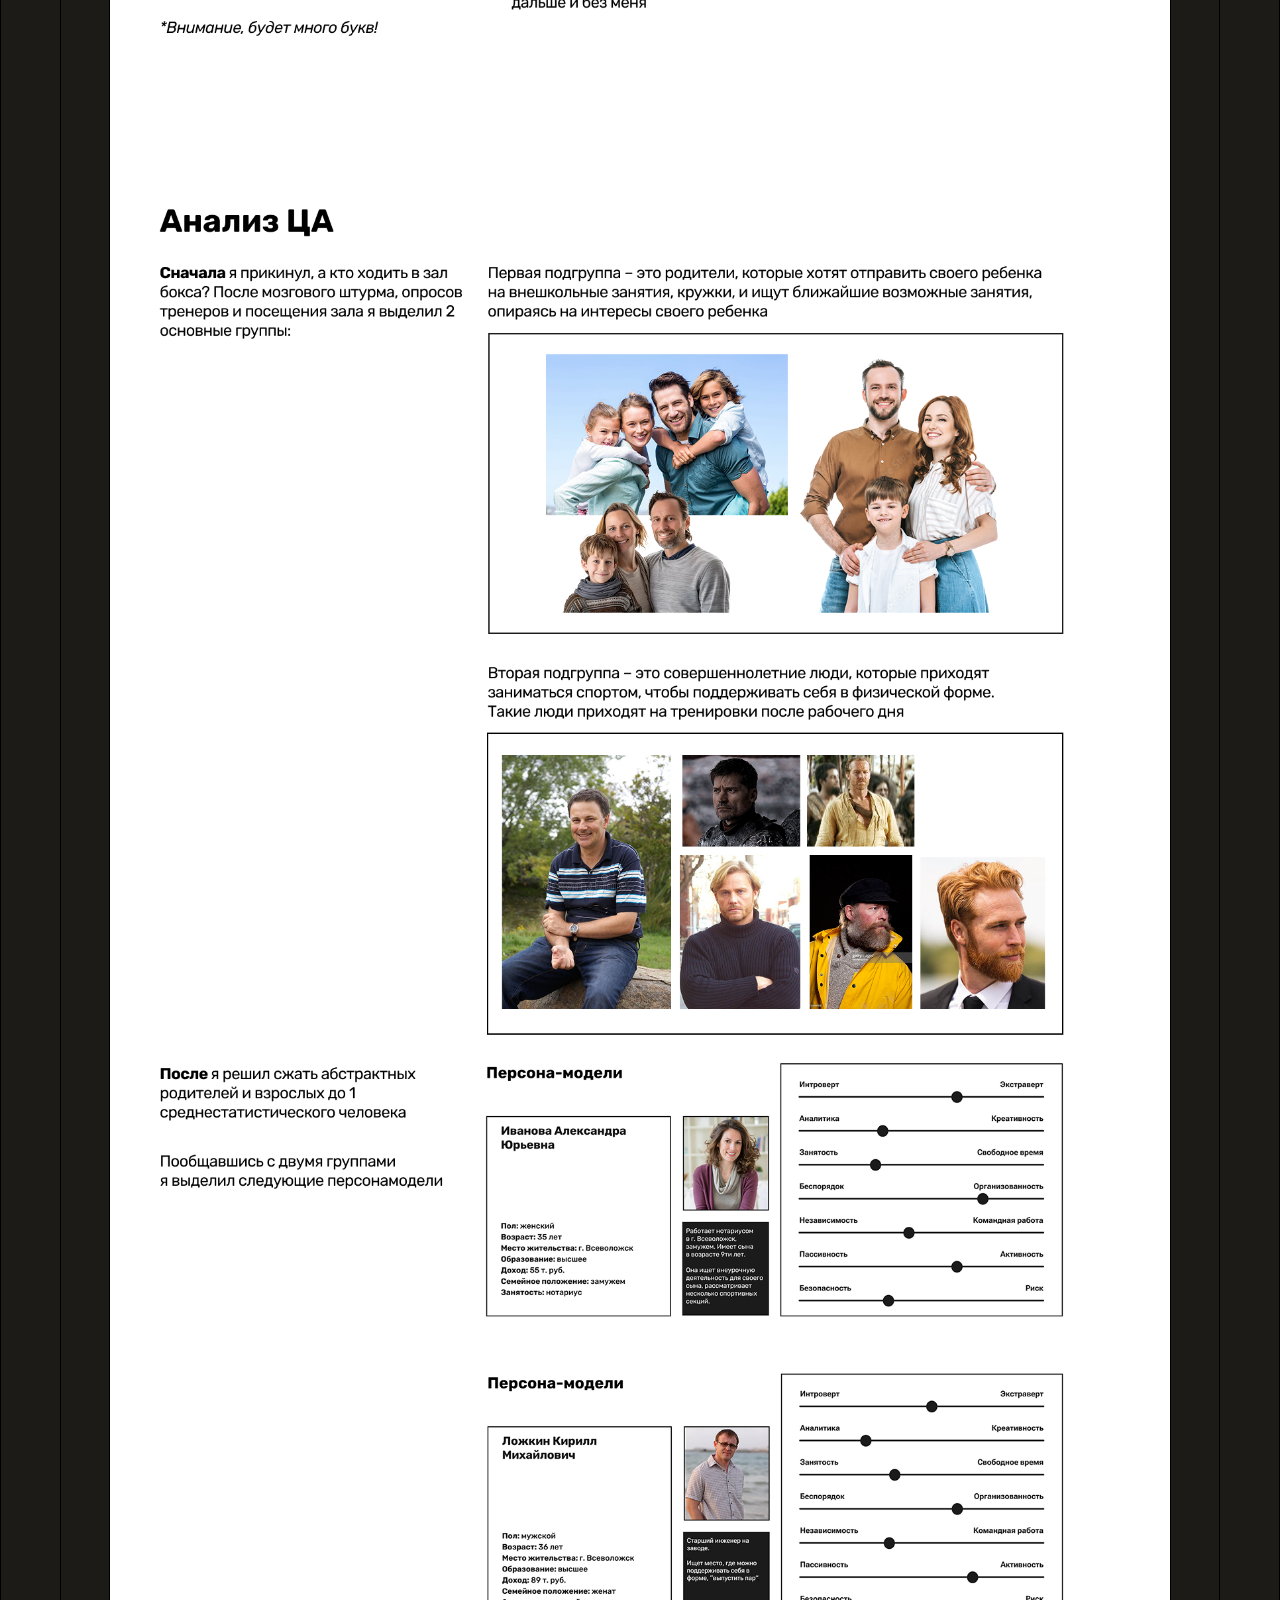
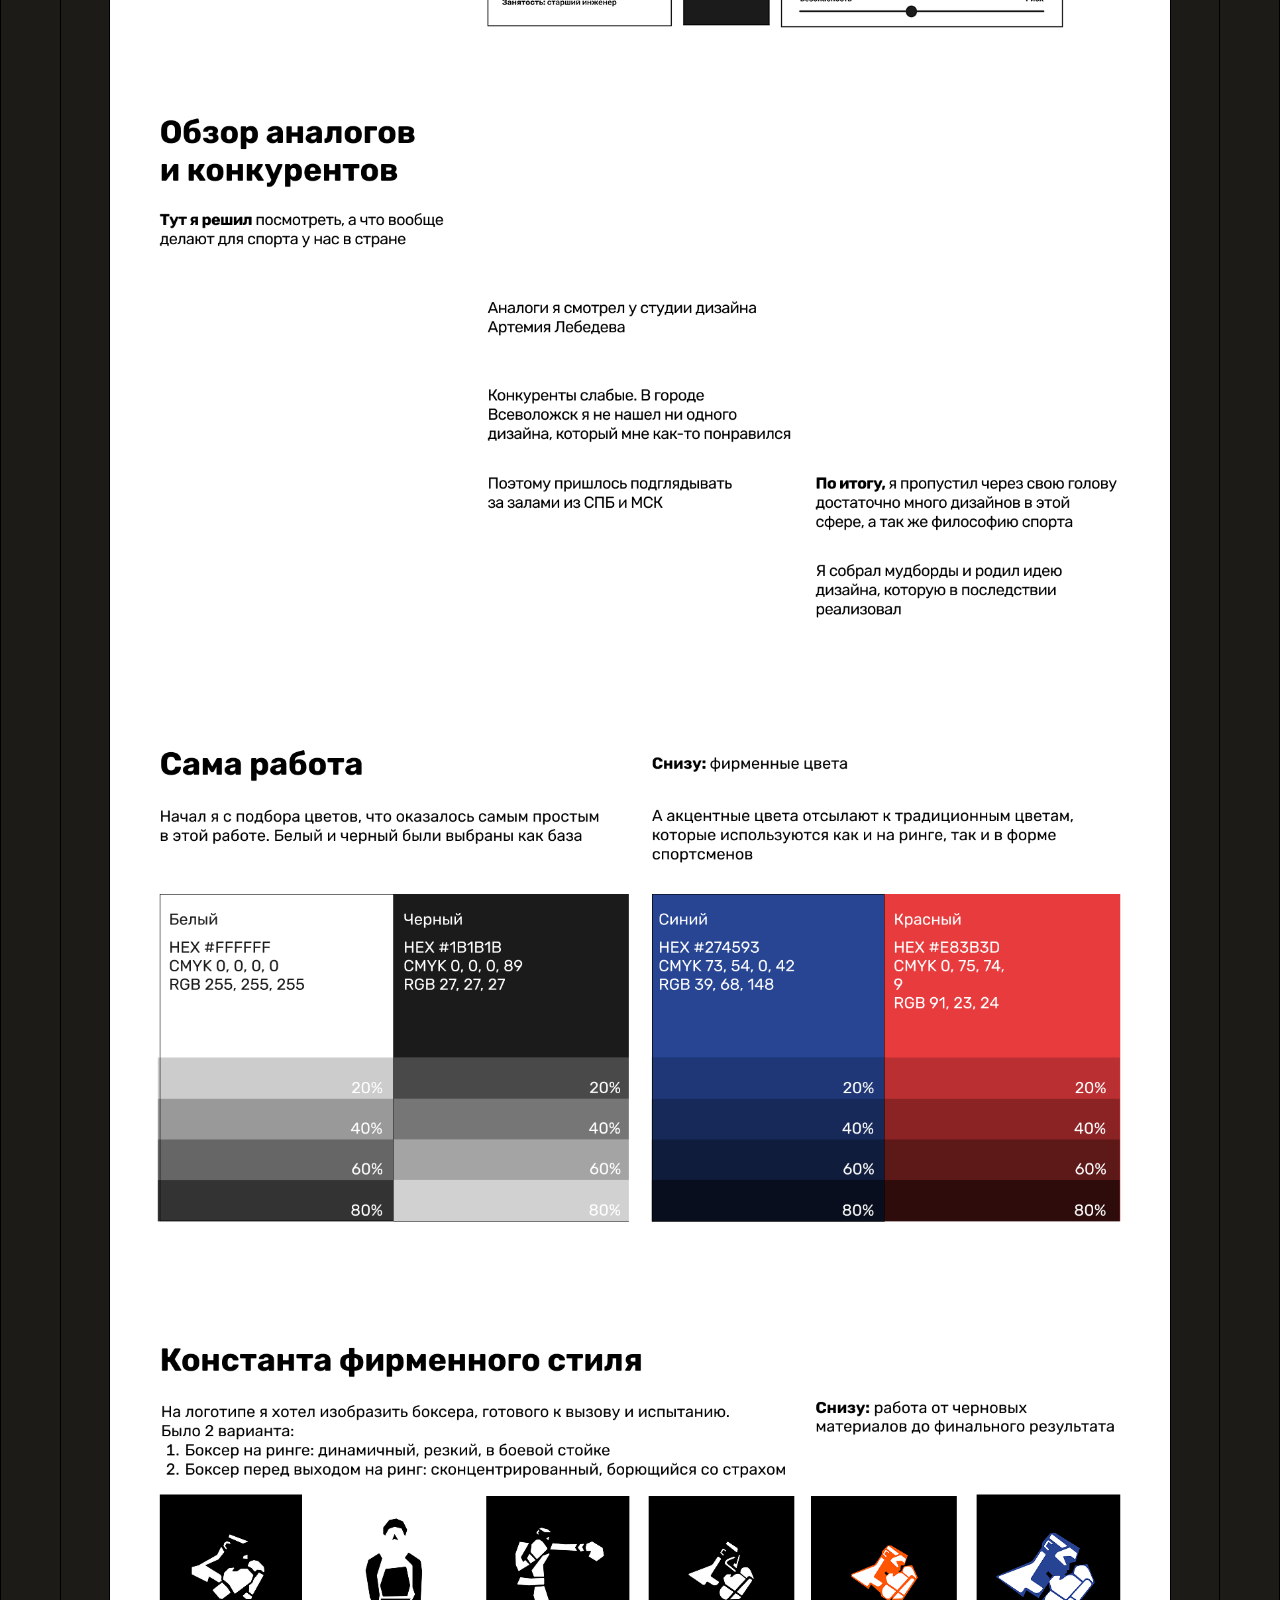
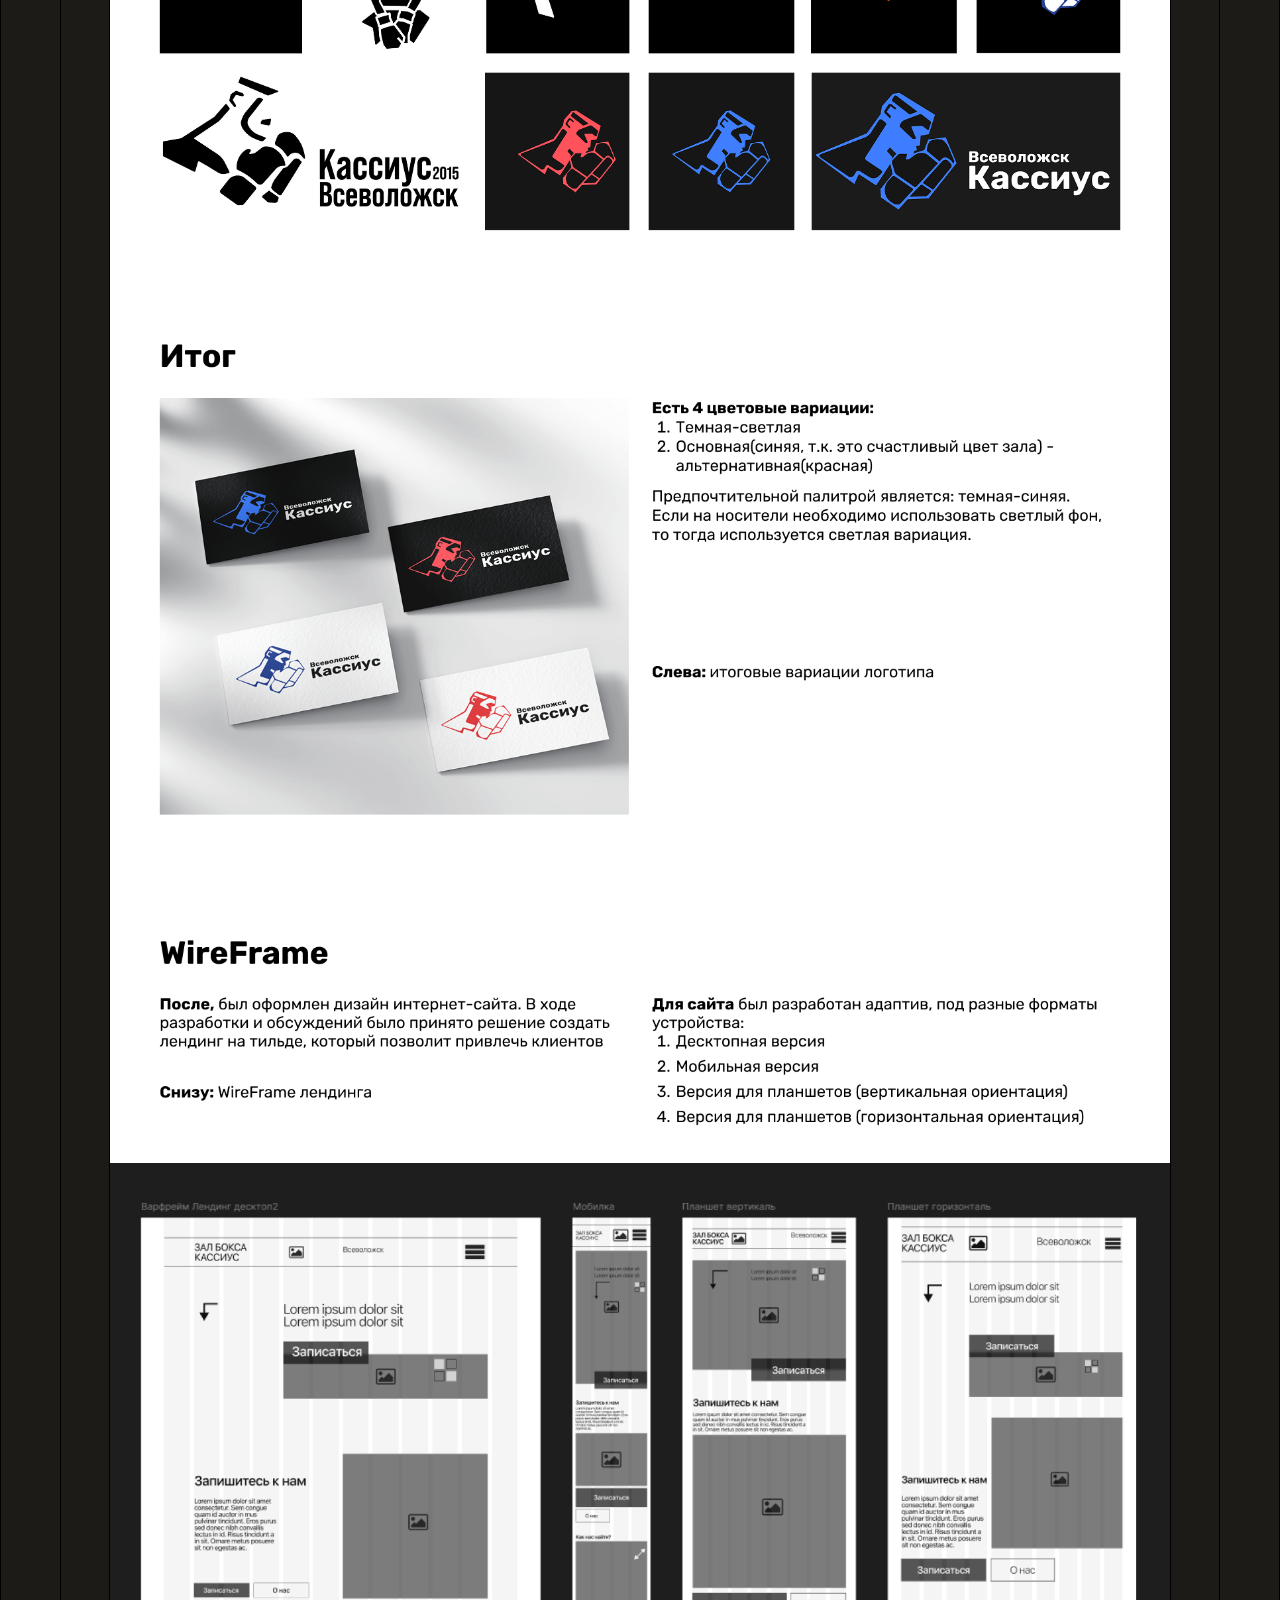
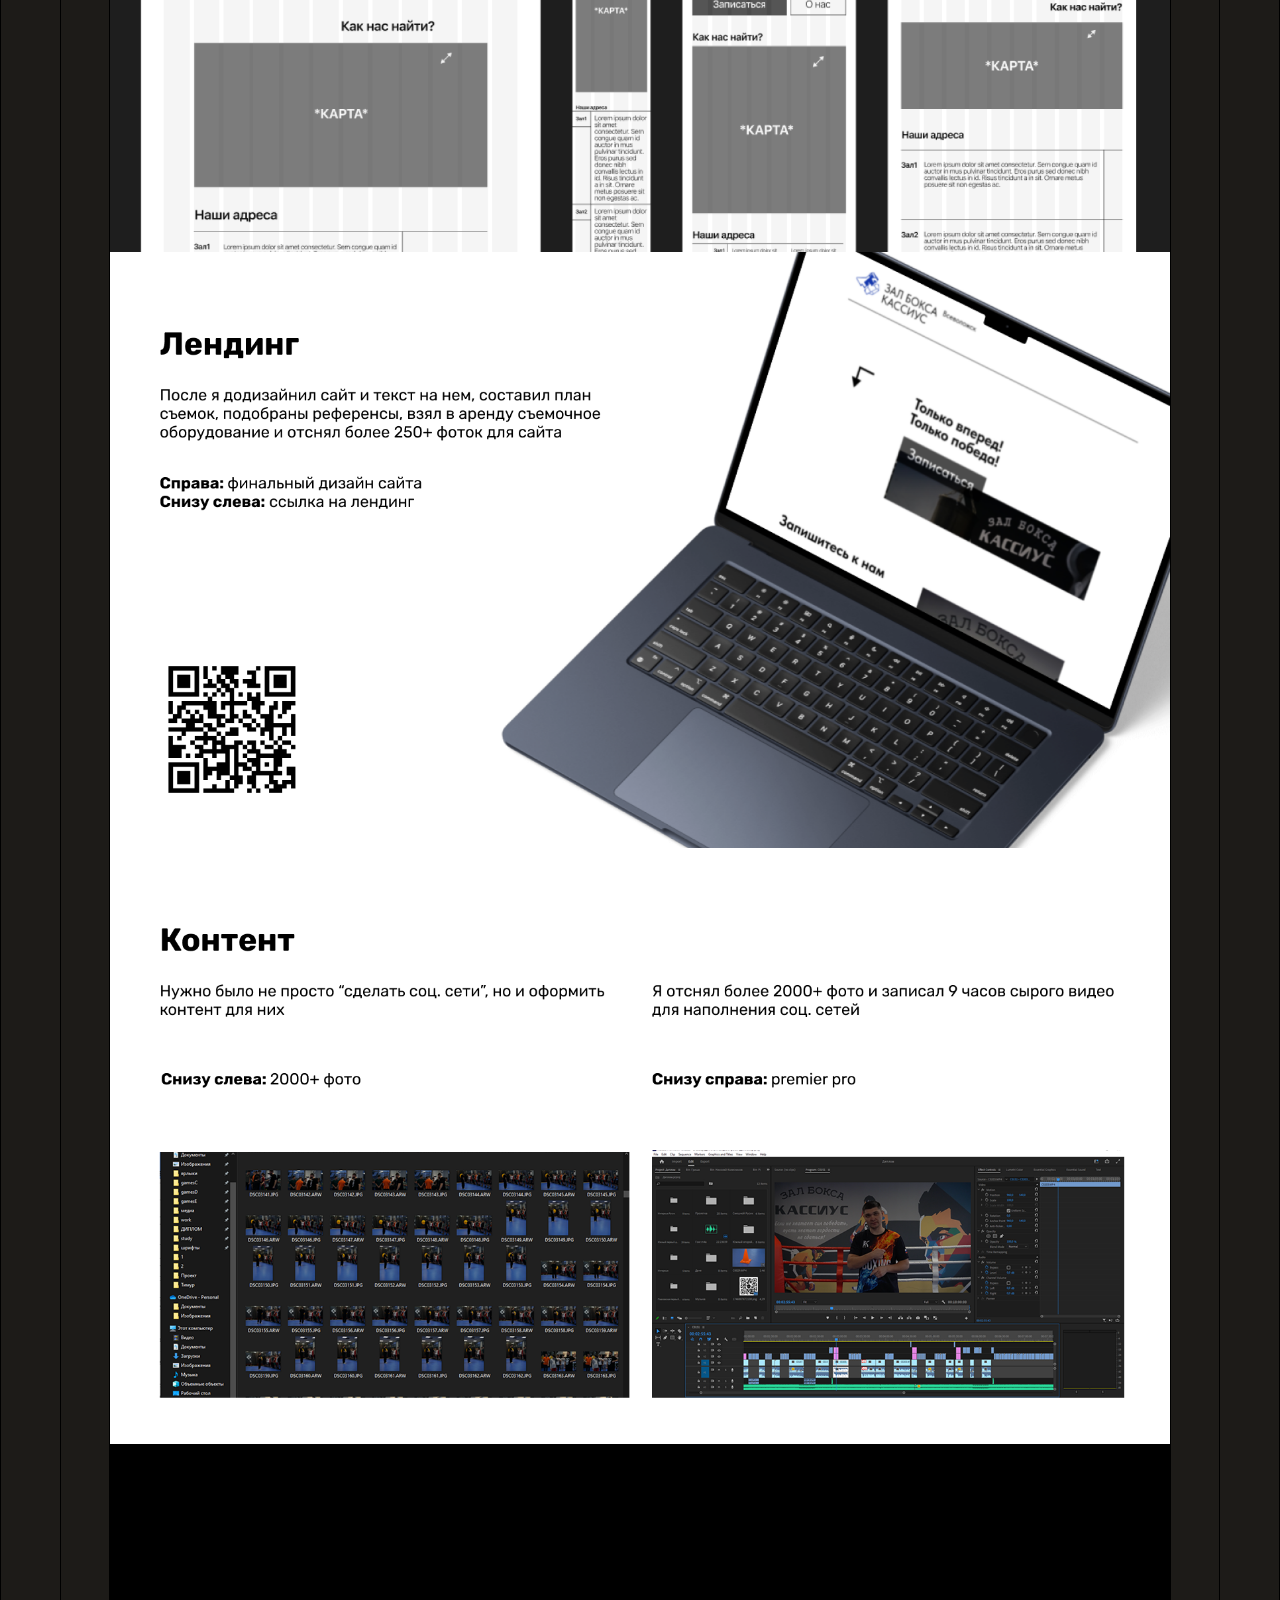
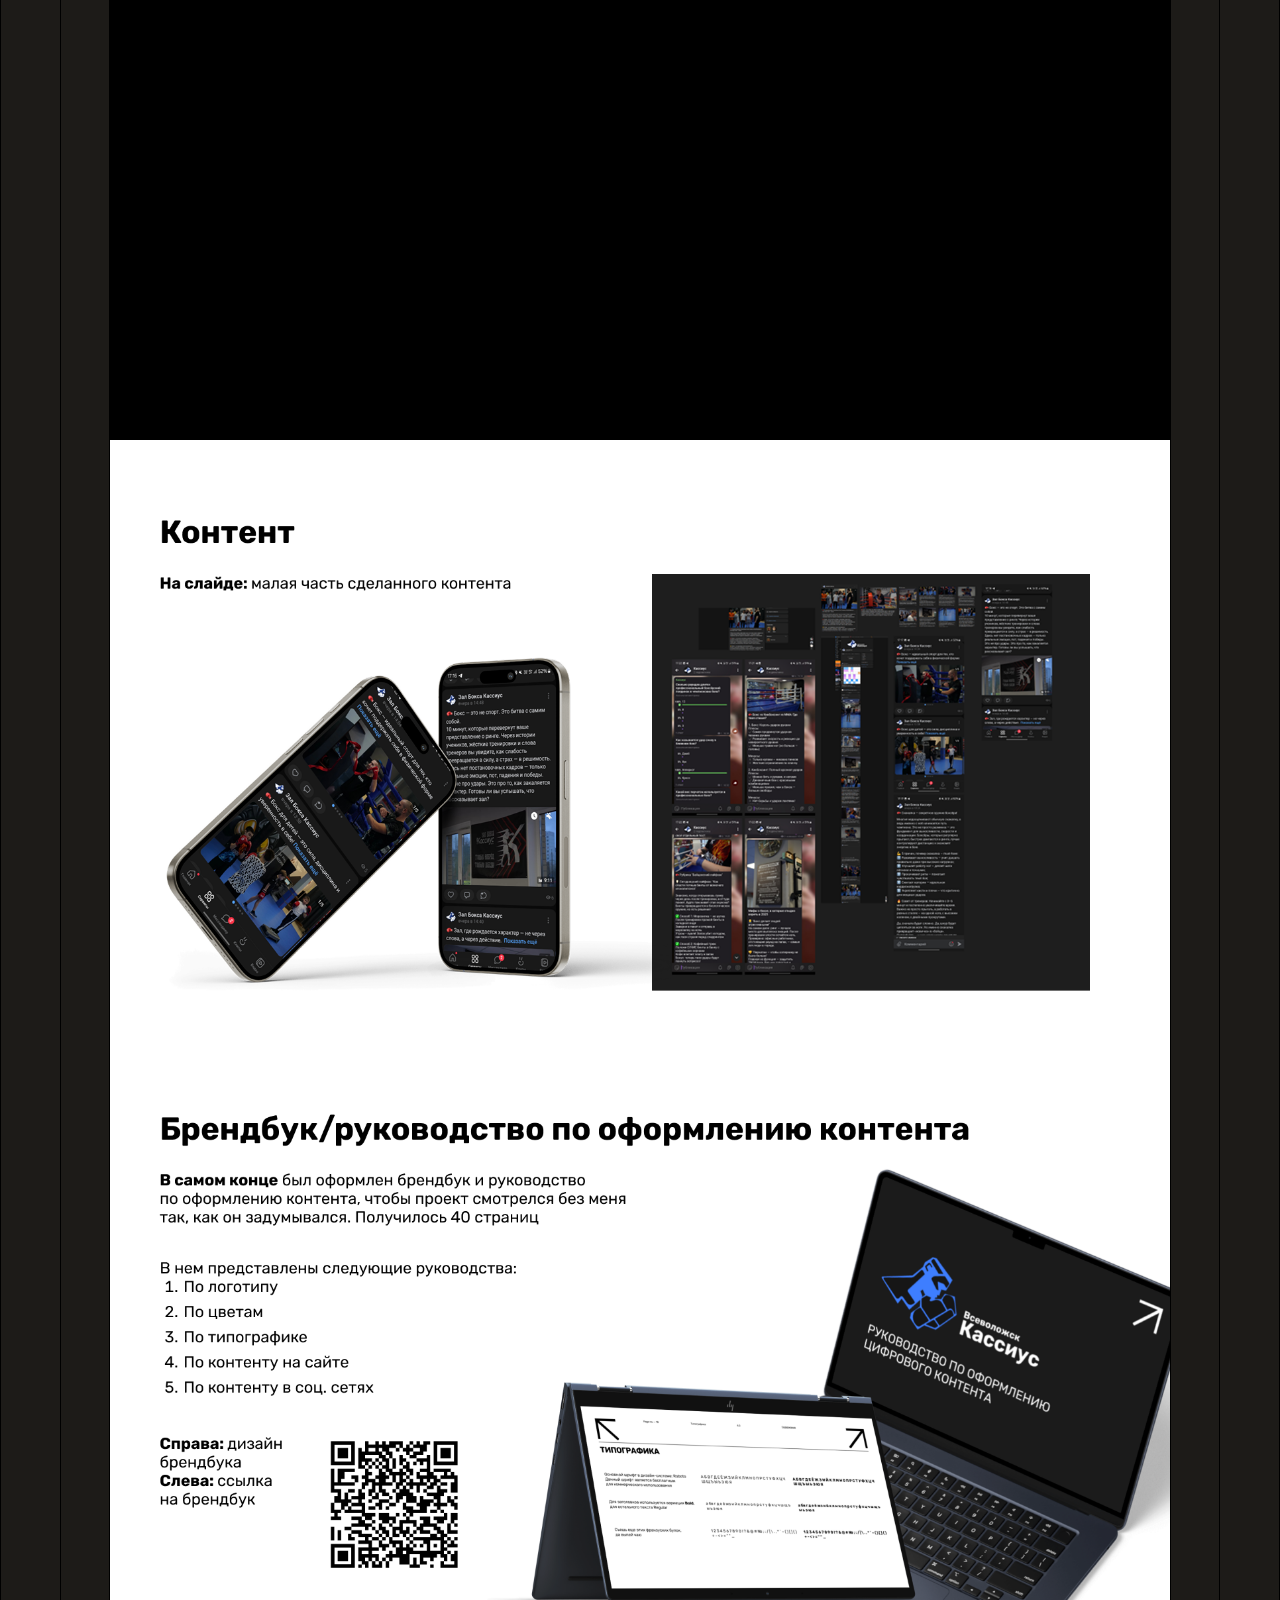
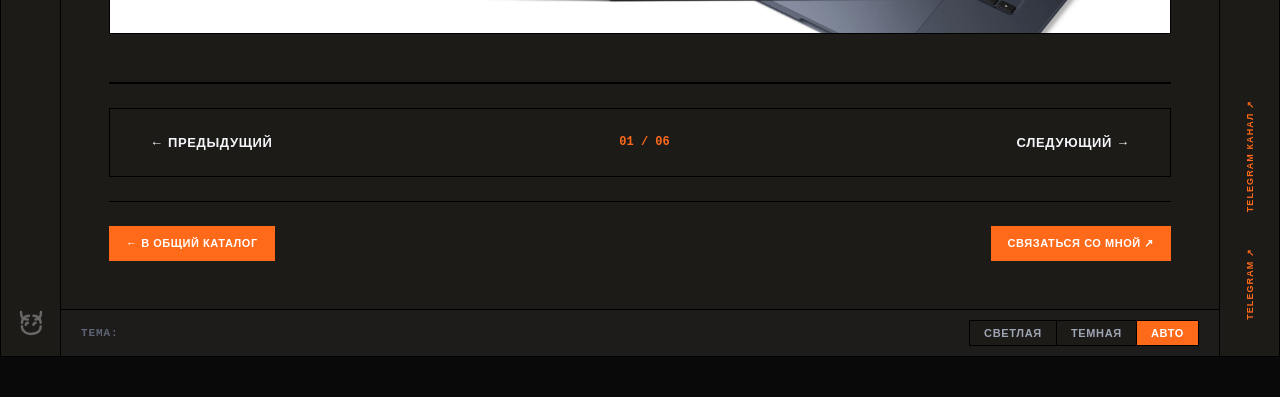
==== commit bc429859: "Button up bug hotfix" ====
--- a/project.html
+++ b/project.html
@@ -7,7 +7,7 @@
   <!-- ФАВИКОНЫ: Маскот BigBoss -->
   <link rel="icon" type="image/svg+xml" href="favicon.svg?v=3">
 
-  <link rel="stylesheet" href="css/main.css">
+  <link rel="stylesheet" href="css/main.css?v=5">
 </head>
 <body data-theme="day">
 
